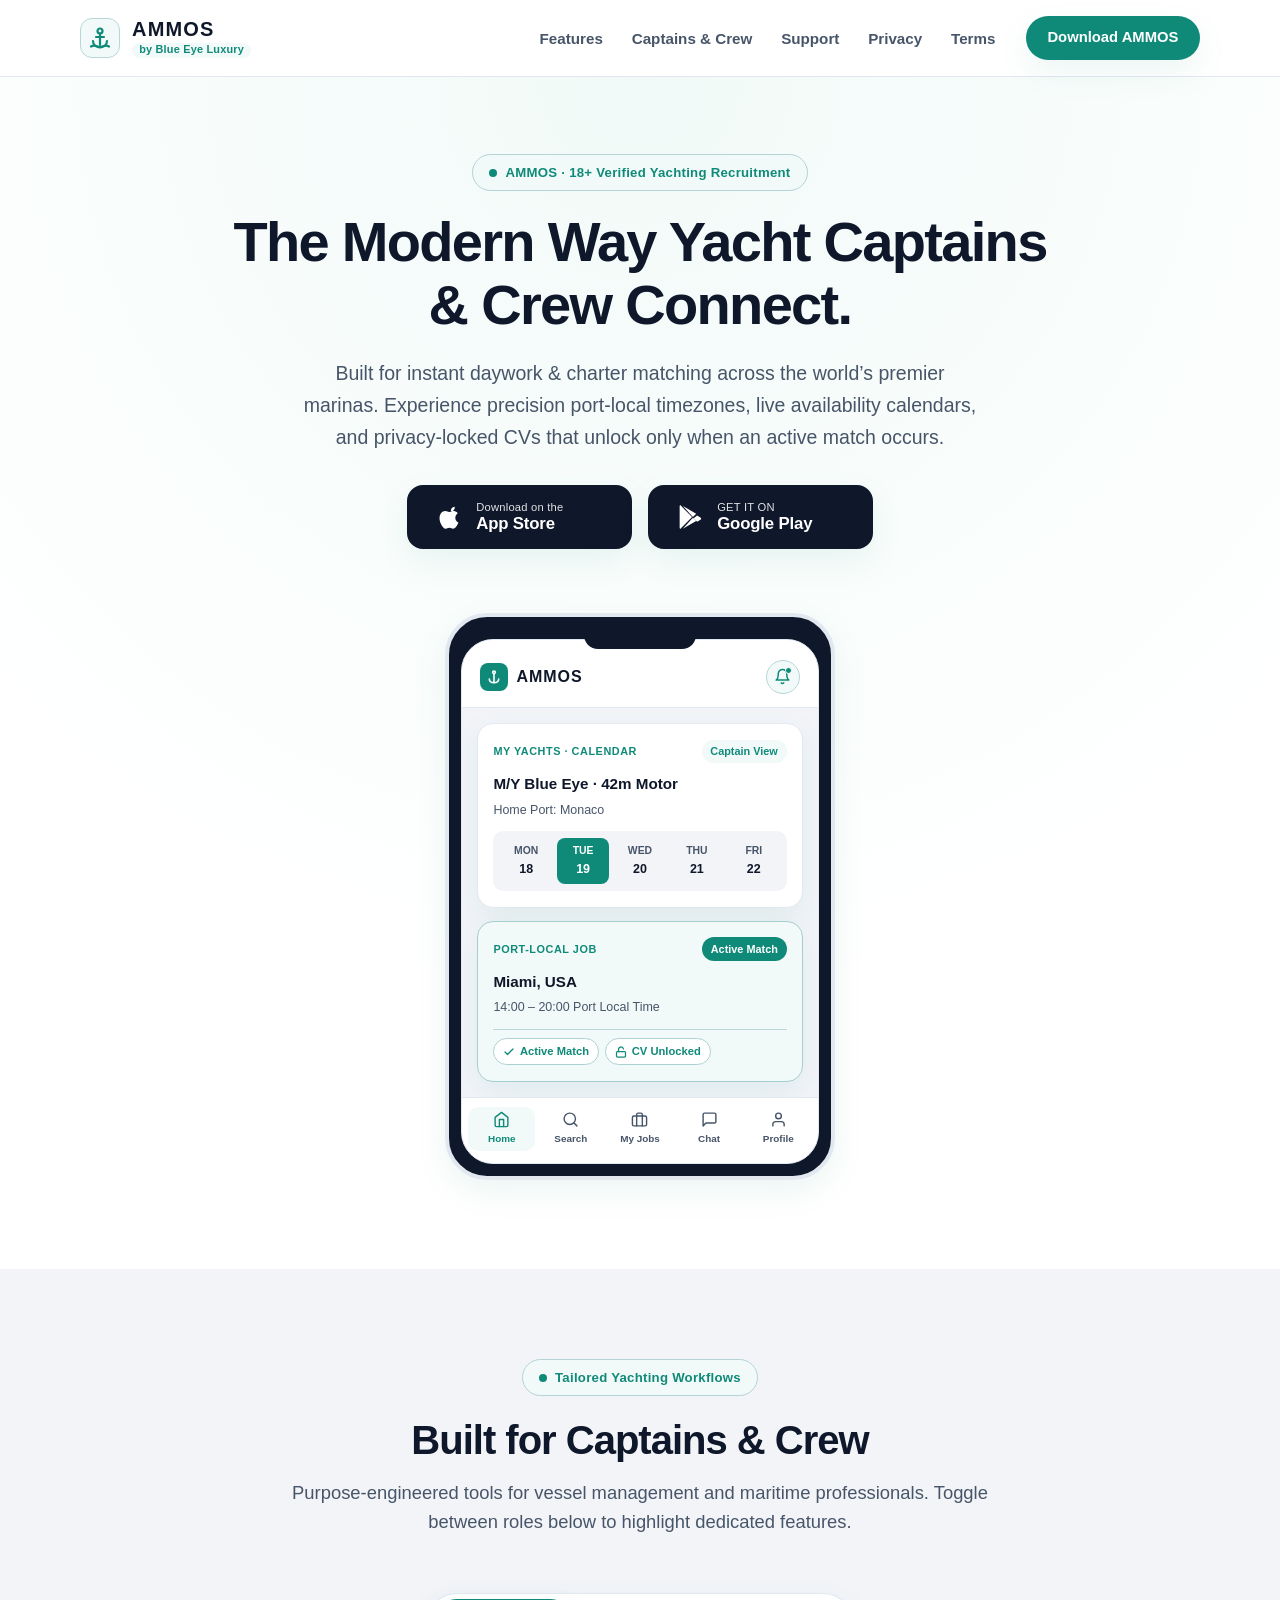
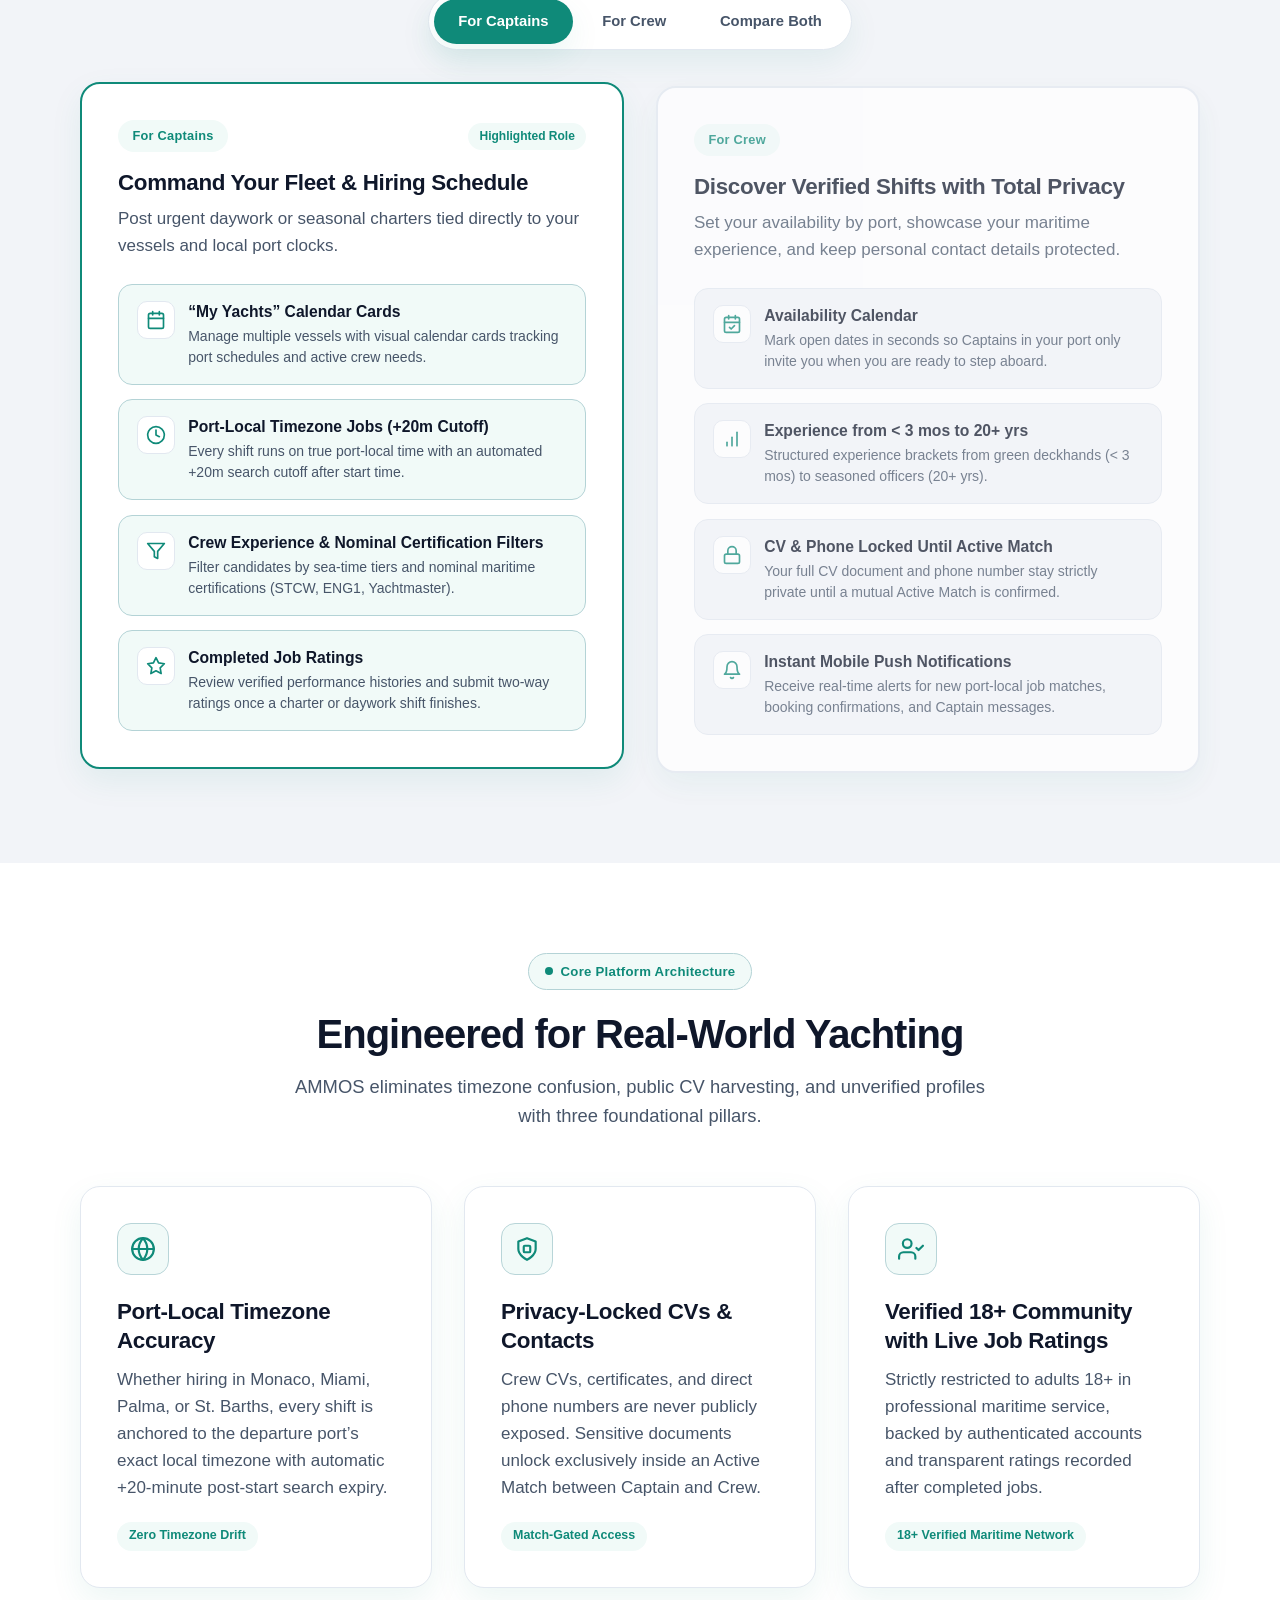
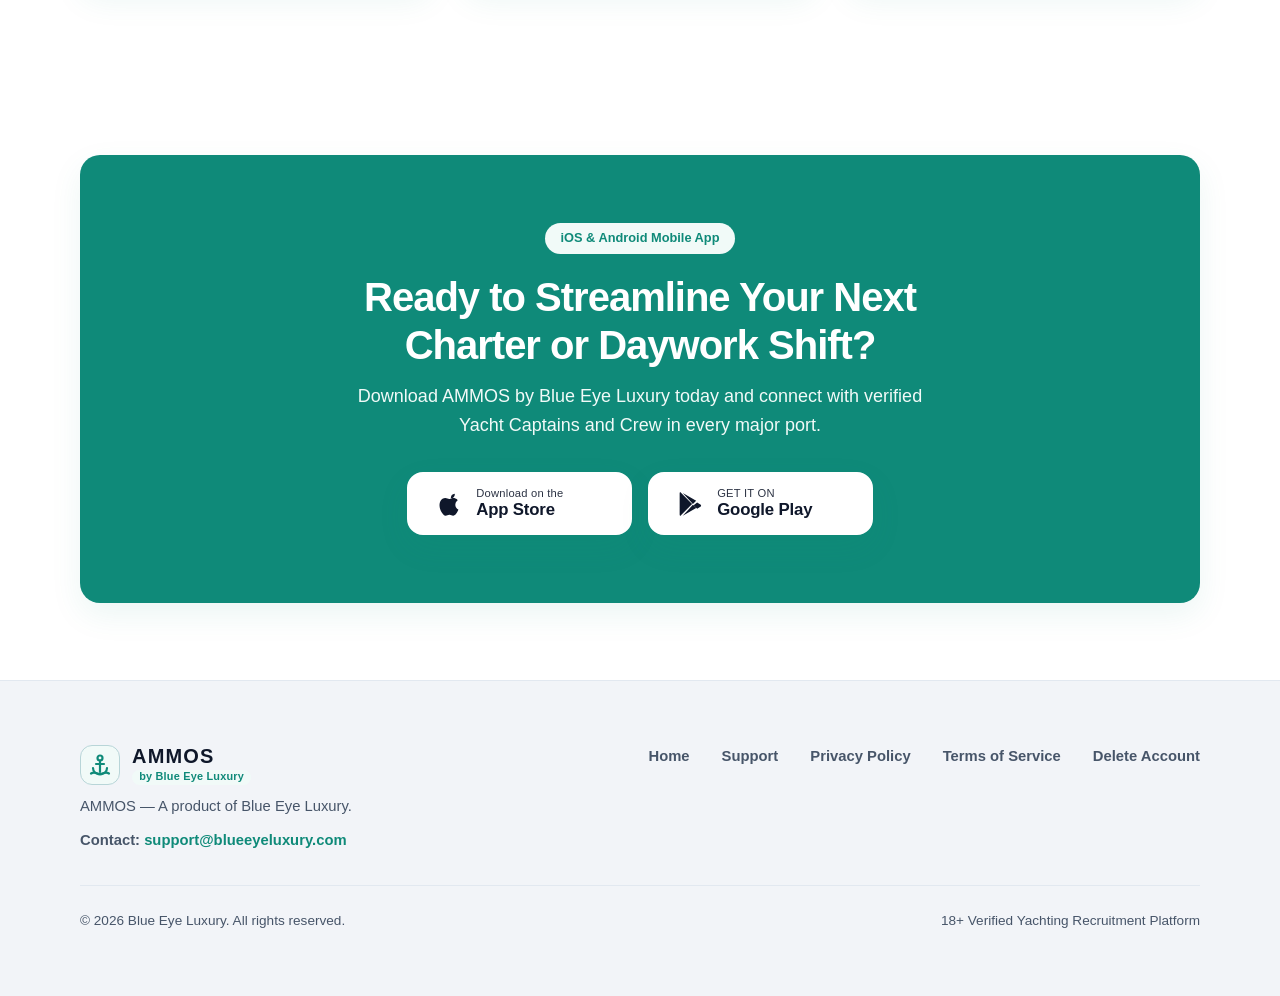
==== index.html @ 637dbd9f "Initial website commit" ====
<!DOCTYPE html>
<html lang="en">
<head>
  <meta charset="UTF-8" />
  <meta name="viewport" content="width=device-width, initial-scale=1.0" />
  <title>AMMOS by Blue Eye Luxury — The Modern Way Yacht Captains &amp; Crew Connect</title>
  <meta
    name="description"
    content="AMMOS by Blue Eye Luxury is the 18+ verified yachting recruitment mobile app for Yacht Captains and Crew. Instant daywork &amp; charter matching, port-local timezones, availability calendars, and privacy-locked CVs."
  />
  <link rel="stylesheet" href="styles.css" />
</head>
<body>
  <!-- ====================================================================
       Sticky Blurred Header & Navigation
       ==================================================================== -->
  <header class="site-header">
    <div class="container navbar">
      <a href="index.html" class="brand-link" aria-label="AMMOS by Blue Eye Luxury Home">
        <span class="brand-logo-icon" aria-hidden="true">
          <!-- Minimal Anchor / Wave SVG inheriting var(--color-primary) -->
          <svg viewBox="0 0 24 24" fill="none" stroke="currentColor" stroke-width="2.2" stroke-linecap="round" stroke-linejoin="round">
            <circle cx="12" cy="5" r="2.5"></circle>
            <line x1="12" y1="7.5" x2="12" y2="19"></line>
            <line x1="8" y1="11" x2="16" y2="11"></line>
            <path d="M5 15c0 4 3.5 6 7 6s7-2 7-6"></path>
            <path d="M3 20.5c2-1.2 4-1.2 6 0s4 1.2 6 0 4-1.2 6 0"></path>
          </svg>
        </span>
        <span class="brand-text-group">
          <span class="brand-wordmark">AMMOS</span>
          <span class="brand-sub-badge">by Blue Eye Luxury</span>
        </span>
      </a>

      <button
        type="button"
        class="nav-toggle"
        aria-label="Toggle navigation menu"
        aria-expanded="false"
        aria-controls="primary-nav-menu"
      >
        <span class="hamburger-bar"></span>
        <span class="hamburger-bar"></span>
        <span class="hamburger-bar"></span>
      </button>

      <nav id="primary-nav-menu" class="nav-menu" aria-label="Primary Navigation">
        <ul class="nav-links">
          <li><a href="#features" class="nav-link">Features</a></li>
          <li><a href="#roles" class="nav-link">Captains &amp; Crew</a></li>
          <li><a href="support.html" class="nav-link">Support</a></li>
          <li><a href="privacy.html" class="nav-link">Privacy</a></li>
          <li><a href="terms.html" class="nav-link">Terms</a></li>
        </ul>
        <a href="#download" class="nav-cta">Download AMMOS</a>
      </nav>
    </div>
  </header>

  <main>
    <!-- ==================================================================
         Centered Minimal Hero Section
         ================================================================== -->
    <section class="hero-section">
      <div class="container">
        <div class="hero-content">
          <div class="eyebrow-badge">
            <span class="eyebrow-dot" aria-hidden="true"></span>
            <span>AMMOS &middot; 18+ Verified Yachting Recruitment</span>
          </div>

          <h1 class="hero-title">
            The Modern Way Yacht Captains &amp; Crew Connect.
          </h1>

          <p class="hero-subtitle">
            Built for instant daywork &amp; charter matching across the world’s premier marinas. Experience precision port-local timezones, live availability calendars, and privacy-locked CVs that unlock only when an active match occurs.
          </p>

          <!-- Centered Official Store Buttons -->
          <div class="store-buttons" aria-label="Download AMMOS Mobile App">
            <a href="#download" class="store-btn" aria-label="Download on the App Store">
              <svg class="store-btn-icon" viewBox="0 0 24 24" fill="currentColor" aria-hidden="true">
                <path d="M18.71 19.5c-.83 1.24-1.71 2.45-3.05 2.47-1.34.03-1.77-.79-3.29-.79-1.53 0-2 .77-3.27.82-1.31.05-2.3-1.32-3.14-2.53C4.25 17 2.94 12.45 4.7 9.39c.87-1.52 2.43-2.48 4.12-2.51 1.28-.02 2.5.87 3.29.87.78 0 2.26-1.07 3.81-.91.65.03 2.47.26 3.64 1.98-.09.06-2.17 1.28-2.15 3.81.03 3.02 2.65 4.03 2.68 4.04-.03.07-.42 1.44-1.38 2.83M15.96 6.32c.67-.81 1.12-1.94 1-3.07-.96.04-2.13.64-2.82 1.45-.61.7-.115 1.85-1.01 2.96 1.08.08 2.16-.53 2.83-1.34z" />
              </svg>
              <span class="store-btn-text">
                <span class="store-btn-small">Download on the</span>
                <span class="store-btn-large">App Store</span>
              </span>
            </a>

            <a href="#download" class="store-btn" aria-label="Get it on Google Play">
              <svg class="store-btn-icon" viewBox="0 0 24 24" fill="currentColor" aria-hidden="true">
                <path d="M3.61 1.814L13.793 12 3.61 22.186a1.55 1.55 0 0 1-.485-1.148V2.962c0-.447.185-.86.485-1.148zm10.89 10.89l2.792 2.792-11.49 6.634 8.698-9.426zm3.62-1.922l2.805 1.619c.79.456.79 1.6 0 2.056l-2.805 1.619-3.02-3.02 3.02-2.274zM5.802 2.48l11.49 6.634-2.792 2.792L5.802 2.48z" />
              </svg>
              <span class="store-btn-text">
                <span class="store-btn-small">GET IT ON</span>
                <span class="store-btn-large">Google Play</span>
              </span>
            </a>
          </div>
        </div>

        <!-- Pure-CSS Smartphone Mockup Showcase (Below the Store Buttons) -->
        <div class="hero-mockup-wrapper" aria-label="AMMOS Mobile App Interface Preview">
          <div class="phone-frame">
            <div class="phone-notch" aria-hidden="true"></div>
            <div class="phone-screen">
              <!-- App Header with "AMMOS" title and Notification Bell icon -->
              <div class="app-topbar">
                <div class="app-topbar-brand">
                  <span class="app-topbar-logo" aria-hidden="true">
                    <svg viewBox="0 0 24 24" fill="none" stroke="currentColor" stroke-width="2.4" stroke-linecap="round" stroke-linejoin="round">
                      <circle cx="12" cy="5" r="2"></circle>
                      <line x1="12" y1="7" x2="12" y2="19"></line>
                      <path d="M5 15c0 3.5 3.2 5.5 7 5.5s7-2 7-5.5"></path>
                    </svg>
                  </span>
                  <span class="app-topbar-title">AMMOS</span>
                </div>
                <div class="app-bell-btn" title="Notifications">
                  <svg viewBox="0 0 24 24" fill="none" stroke="currentColor" stroke-width="2.1" stroke-linecap="round" stroke-linejoin="round" aria-hidden="true">
                    <path d="M18 8A6 6 0 0 0 6 8c0 7-3 9-3 9h18s-3-2-3-9"></path>
                    <path d="M13.73 21a2 2 0 0 1-3.46 0"></path>
                  </svg>
                  <span class="app-bell-dot" aria-hidden="true"></span>
                </div>
              </div>

              <!-- App Screen Body -->
              <div class="app-body">
                <!-- Card 1: Captain's "My Yachts" Calendar-style Card -->
                <div class="app-card">
                  <div class="app-card-header">
                    <span class="app-card-label">My Yachts &middot; Calendar</span>
                    <span class="app-pill">Captain View</span>
                  </div>
                  <div class="app-card-title">M/Y Blue Eye &middot; 42m Motor</div>
                  <div class="app-card-meta">Home Port: Monaco</div>
                  <div class="app-calendar-strip" aria-label="Yacht Schedule Calendar">
                    <div class="app-cal-day">
                      <span>MON</span>
                      <strong>18</strong>
                    </div>
                    <div class="app-cal-day active">
                      <span>TUE</span>
                      <strong>19</strong>
                    </div>
                    <div class="app-cal-day">
                      <span>WED</span>
                      <strong>20</strong>
                    </div>
                    <div class="app-cal-day">
                      <span>THU</span>
                      <strong>21</strong>
                    </div>
                    <div class="app-cal-day">
                      <span>FRI</span>
                      <strong>22</strong>
                    </div>
                  </div>
                </div>

                <!-- Card 2: Port-Local Job Card -->
                <div class="app-card app-card-mint">
                  <div class="app-card-header">
                    <span class="app-card-label">Port-Local Job</span>
                    <span class="app-pill app-pill-solid">Active Match</span>
                  </div>
                  <div class="app-card-title">Miami, USA</div>
                  <div class="app-card-meta">14:00 &ndash; 20:00 Port Local Time</div>
                  <div class="app-job-row">
                    <span class="app-status-tag">
                      <svg width="12" height="12" viewBox="0 0 24 24" fill="none" stroke="currentColor" stroke-width="2.5" stroke-linecap="round" stroke-linejoin="round" aria-hidden="true">
                        <polyline points="20 6 9 17 4 12"></polyline>
                      </svg>
                      Active Match
                    </span>
                    <span class="app-status-tag">
                      <svg width="12" height="12" viewBox="0 0 24 24" fill="none" stroke="currentColor" stroke-width="2.5" stroke-linecap="round" stroke-linejoin="round" aria-hidden="true">
                        <rect x="3" y="11" width="18" height="11" rx="2" ry="2"></rect>
                        <path d="M7 11V7a5 5 0 0 1 9.9-1"></path>
                      </svg>
                      CV Unlocked
                    </span>
                  </div>
                </div>
              </div>

              <!-- Persistent 5-Tab Bottom Bar -->
              <div class="app-tabbar" role="navigation" aria-label="App Mockup Bottom Navigation">
                <div class="app-tab-item active">
                  <svg viewBox="0 0 24 24" fill="none" stroke="currentColor" stroke-width="2" stroke-linecap="round" stroke-linejoin="round" aria-hidden="true">
                    <path d="M3 9l9-7 9 7v11a2 2 0 0 1-2 2H5a2 2 0 0 1-2-2z"></path>
                    <polyline points="9 22 9 12 15 12 15 22"></polyline>
                  </svg>
                  <span>Home</span>
                </div>
                <div class="app-tab-item">
                  <svg viewBox="0 0 24 24" fill="none" stroke="currentColor" stroke-width="2" stroke-linecap="round" stroke-linejoin="round" aria-hidden="true">
                    <circle cx="11" cy="11" r="8"></circle>
                    <line x1="21" y1="21" x2="16.65" y2="16.65"></line>
                  </svg>
                  <span>Search</span>
                </div>
                <div class="app-tab-item">
                  <svg viewBox="0 0 24 24" fill="none" stroke="currentColor" stroke-width="2" stroke-linecap="round" stroke-linejoin="round" aria-hidden="true">
                    <rect x="2" y="7" width="20" height="14" rx="2" ry="2"></rect>
                    <path d="M16 21V5a2 2 0 0 0-2-2h-4a2 2 0 0 0-2 2v16"></path>
                  </svg>
                  <span>My Jobs</span>
                </div>
                <div class="app-tab-item">
                  <svg viewBox="0 0 24 24" fill="none" stroke="currentColor" stroke-width="2" stroke-linecap="round" stroke-linejoin="round" aria-hidden="true">
                    <path d="M21 15a2 2 0 0 1-2 2H7l-4 4V5a2 2 0 0 1 2-2h14a2 2 0 0 1 2 2z"></path>
                  </svg>
                  <span>Chat</span>
                </div>
                <div class="app-tab-item">
                  <svg viewBox="0 0 24 24" fill="none" stroke="currentColor" stroke-width="2" stroke-linecap="round" stroke-linejoin="round" aria-hidden="true">
                    <path d="M20 21v-2a4 4 0 0 0-4-4H8a4 4 0 0 0-4 4v2"></path>
                    <circle cx="12" cy="7" r="4"></circle>
                  </svg>
                  <span>Profile</span>
                </div>
              </div>
            </div>
          </div>
        </div>
      </div>
    </section>

    <!-- ==================================================================
         "Built for Captains & Crew" Section (#roles)
         ================================================================== -->
    <section id="roles" class="section section-gray">
      <div class="container">
        <div class="section-header">
          <div class="eyebrow-badge">
            <span class="eyebrow-dot" aria-hidden="true"></span>
            <span>Tailored Yachting Workflows</span>
          </div>
          <h2>Built for Captains &amp; Crew</h2>
          <p>
            Purpose-engineered tools for vessel management and maritime professionals. Toggle between roles below to highlight dedicated features.
          </p>
        </div>

        <!-- Interactive Role Tab Switcher -->
        <div class="roles-tabs-wrapper">
          <div class="roles-tablist" role="tablist" aria-label="Highlight Captains or Crew features">
            <button
              type="button"
              class="role-tab-btn active"
              role="tab"
              aria-selected="true"
              data-role-tab="captains"
            >
              For Captains
            </button>
            <button
              type="button"
              class="role-tab-btn"
              role="tab"
              aria-selected="false"
              data-role-tab="crew"
            >
              For Crew
            </button>
            <button
              type="button"
              class="role-tab-btn"
              role="tab"
              aria-selected="false"
              data-role-tab="all"
            >
              Compare Both
            </button>
          </div>
        </div>

        <!-- Dual Role Cards Grid -->
        <div class="roles-dual-grid">
          <!-- Captains Column Card -->
          <article class="role-column-card is-highlighted" data-role-panel="captains">
            <div class="role-card-top">
              <span class="role-badge">For Captains</span>
              <span class="role-focus-indicator">Highlighted Role</span>
            </div>
            <h3 class="role-column-title">Command Your Fleet &amp; Hiring Schedule</h3>
            <p class="role-column-desc">
              Post urgent daywork or seasonal charters tied directly to your vessels and local port clocks.
            </p>

            <div class="role-feature-list">
              <div class="role-feature-item">
                <div class="role-feature-icon" aria-hidden="true">
                  <svg viewBox="0 0 24 24" fill="none" stroke="currentColor" stroke-width="2" stroke-linecap="round" stroke-linejoin="round">
                    <rect x="3" y="4" width="18" height="18" rx="2" ry="2"></rect>
                    <line x1="16" y1="2" x2="16" y2="6"></line>
                    <line x1="8" y1="2" x2="8" y2="6"></line>
                    <line x1="3" y1="10" x2="21" y2="10"></line>
                  </svg>
                </div>
                <div class="role-feature-text">
                  <h4>&ldquo;My Yachts&rdquo; Calendar Cards</h4>
                  <p>Manage multiple vessels with visual calendar cards tracking port schedules and active crew needs.</p>
                </div>
              </div>

              <div class="role-feature-item">
                <div class="role-feature-icon" aria-hidden="true">
                  <svg viewBox="0 0 24 24" fill="none" stroke="currentColor" stroke-width="2" stroke-linecap="round" stroke-linejoin="round">
                    <circle cx="12" cy="12" r="10"></circle>
                    <polyline points="12 6 12 12 16 14"></polyline>
                  </svg>
                </div>
                <div class="role-feature-text">
                  <h4>Port-Local Timezone Jobs (+20m Cutoff)</h4>
                  <p>Every shift runs on true port-local time with an automated +20m search cutoff after start time.</p>
                </div>
              </div>

              <div class="role-feature-item">
                <div class="role-feature-icon" aria-hidden="true">
                  <svg viewBox="0 0 24 24" fill="none" stroke="currentColor" stroke-width="2" stroke-linecap="round" stroke-linejoin="round">
                    <polygon points="22 3 2 3 10 12.46 10 19 14 21 14 12.46 22 3"></polygon>
                  </svg>
                </div>
                <div class="role-feature-text">
                  <h4>Crew Experience &amp; Nominal Certification Filters</h4>
                  <p>Filter candidates by sea-time tiers and nominal maritime certifications (STCW, ENG1, Yachtmaster).</p>
                </div>
              </div>

              <div class="role-feature-item">
                <div class="role-feature-icon" aria-hidden="true">
                  <svg viewBox="0 0 24 24" fill="none" stroke="currentColor" stroke-width="2" stroke-linecap="round" stroke-linejoin="round">
                    <polygon points="12 2 15.09 8.26 22 9.27 17 14.14 18.18 21.02 12 17.77 5.82 21.02 7 14.14 2 9.27 8.91 8.26 12 2"></polygon>
                  </svg>
                </div>
                <div class="role-feature-text">
                  <h4>Completed Job Ratings</h4>
                  <p>Review verified performance histories and submit two-way ratings once a charter or daywork shift finishes.</p>
                </div>
              </div>
            </div>
          </article>

          <!-- Crew Column Card -->
          <article class="role-column-card is-dimmed" data-role-panel="crew">
            <div class="role-card-top">
              <span class="role-badge">For Crew</span>
              <span class="role-focus-indicator">Highlighted Role</span>
            </div>
            <h3 class="role-column-title">Discover Verified Shifts with Total Privacy</h3>
            <p class="role-column-desc">
              Set your availability by port, showcase your maritime experience, and keep personal contact details protected.
            </p>

            <div class="role-feature-list">
              <div class="role-feature-item">
                <div class="role-feature-icon" aria-hidden="true">
                  <svg viewBox="0 0 24 24" fill="none" stroke="currentColor" stroke-width="2" stroke-linecap="round" stroke-linejoin="round">
                    <path d="M8 2v4"></path>
                    <path d="M16 2v4"></path>
                    <rect width="18" height="18" x="3" y="4" rx="2"></rect>
                    <path d="M3 10h18"></path>
                    <path d="m9 16 2 2 4-4"></path>
                  </svg>
                </div>
                <div class="role-feature-text">
                  <h4>Availability Calendar</h4>
                  <p>Mark open dates in seconds so Captains in your port only invite you when you are ready to step aboard.</p>
                </div>
              </div>

              <div class="role-feature-item">
                <div class="role-feature-icon" aria-hidden="true">
                  <svg viewBox="0 0 24 24" fill="none" stroke="currentColor" stroke-width="2" stroke-linecap="round" stroke-linejoin="round">
                    <path d="M12 20V10"></path>
                    <path d="M18 20V4"></path>
                    <path d="M6 20v-4"></path>
                  </svg>
                </div>
                <div class="role-feature-text">
                  <h4>Experience from &lt; 3 mos to 20+ yrs</h4>
                  <p>Structured experience brackets from green deckhands (&lt; 3 mos) to seasoned officers (20+ yrs).</p>
                </div>
              </div>

              <div class="role-feature-item">
                <div class="role-feature-icon" aria-hidden="true">
                  <svg viewBox="0 0 24 24" fill="none" stroke="currentColor" stroke-width="2" stroke-linecap="round" stroke-linejoin="round">
                    <rect x="3" y="11" width="18" height="11" rx="2" ry="2"></rect>
                    <path d="M7 11V7a5 5 0 0 1 10 0v4"></path>
                  </svg>
                </div>
                <div class="role-feature-text">
                  <h4>CV &amp; Phone Locked Until Active Match</h4>
                  <p>Your full CV document and phone number stay strictly private until a mutual Active Match is confirmed.</p>
                </div>
              </div>

              <div class="role-feature-item">
                <div class="role-feature-icon" aria-hidden="true">
                  <svg viewBox="0 0 24 24" fill="none" stroke="currentColor" stroke-width="2" stroke-linecap="round" stroke-linejoin="round">
                    <path d="M18 8A6 6 0 0 0 6 8c0 7-3 9-3 9h18s-3-2-3-9"></path>
                    <path d="M13.73 21a2 2 0 0 1-3.46 0"></path>
                  </svg>
                </div>
                <div class="role-feature-text">
                  <h4>Instant Mobile Push Notifications</h4>
                  <p>Receive real-time alerts for new port-local job matches, booking confirmations, and Captain messages.</p>
                </div>
              </div>
            </div>
          </article>
        </div>
      </div>
    </section>

    <!-- ==================================================================
         Key Highlights Section (#features)
         ================================================================== -->
    <section id="features" class="section">
      <div class="container">
        <div class="section-header">
          <div class="eyebrow-badge">
            <span class="eyebrow-dot" aria-hidden="true"></span>
            <span>Core Platform Architecture</span>
          </div>
          <h2>Engineered for Real-World Yachting</h2>
          <p>
            AMMOS eliminates timezone confusion, public CV harvesting, and unverified profiles with three foundational pillars.
          </p>
        </div>

        <div class="features-grid">
          <!-- Feature 1 -->
          <article class="feature-card">
            <div class="feature-icon-box" aria-hidden="true">
              <svg viewBox="0 0 24 24" fill="none" stroke="currentColor" stroke-width="2" stroke-linecap="round" stroke-linejoin="round">
                <circle cx="12" cy="12" r="10"></circle>
                <line x1="2" y1="12" x2="22" y2="12"></line>
                <path d="M12 2a15.3 15.3 0 0 1 4 10 15.3 15.3 0 0 1-4 10 15.3 15.3 0 0 1-4-10 15.3 15.3 0 0 1 4-10z"></path>
              </svg>
            </div>
            <h3>Port-Local Timezone Accuracy</h3>
            <p>
              Whether hiring in Monaco, Miami, Palma, or St. Barths, every shift is anchored to the departure port’s exact local timezone with automatic +20-minute post-start search expiry.
            </p>
            <span class="feature-tag">Zero Timezone Drift</span>
          </article>

          <!-- Feature 2 -->
          <article class="feature-card">
            <div class="feature-icon-box" aria-hidden="true">
              <svg viewBox="0 0 24 24" fill="none" stroke="currentColor" stroke-width="2" stroke-linecap="round" stroke-linejoin="round">
                <path d="M12 22s8-4 8-10V5l-8-3-8 3v7c0 6 8 10 8 10z"></path>
                <rect x="9" y="9" width="6" height="6" rx="1"></rect>
              </svg>
            </div>
            <h3>Privacy-Locked CVs &amp; Contacts</h3>
            <p>
              Crew CVs, certificates, and direct phone numbers are never publicly exposed. Sensitive documents unlock exclusively inside an Active Match between Captain and Crew.
            </p>
            <span class="feature-tag">Match-Gated Access</span>
          </article>

          <!-- Feature 3 -->
          <article class="feature-card">
            <div class="feature-icon-box" aria-hidden="true">
              <svg viewBox="0 0 24 24" fill="none" stroke="currentColor" stroke-width="2" stroke-linecap="round" stroke-linejoin="round">
                <path d="M16 21v-2a4 4 0 0 0-4-4H5a4 4 0 0 0-4 4v2"></path>
                <circle cx="8.5" cy="7" r="4"></circle>
                <polyline points="17 11 19 13 23 9"></polyline>
              </svg>
            </div>
            <h3>Verified 18+ Community with Live Job Ratings</h3>
            <p>
              Strictly restricted to adults 18+ in professional maritime service, backed by authenticated accounts and transparent ratings recorded after completed jobs.
            </p>
            <span class="feature-tag">18+ Verified Maritime Network</span>
          </article>
        </div>
      </div>
    </section>

    <!-- ==================================================================
         Bottom Download CTA Banner (#download)
         ================================================================== -->
    <section id="download" class="cta-banner-section">
      <div class="container">
        <div class="cta-banner-card">
          <div class="cta-banner-badge">iOS &amp; Android Mobile App</div>
          <h2>Ready to Streamline Your Next Charter or Daywork Shift?</h2>
          <p>
            Download AMMOS by Blue Eye Luxury today and connect with verified Yacht Captains and Crew in every major port.
          </p>

          <div class="store-buttons" aria-label="Download AMMOS on App Store and Google Play">
            <a href="#download" class="store-btn store-btn-light" aria-label="Download on the App Store">
              <svg class="store-btn-icon" viewBox="0 0 24 24" fill="currentColor" aria-hidden="true">
                <path d="M18.71 19.5c-.83 1.24-1.71 2.45-3.05 2.47-1.34.03-1.77-.79-3.29-.79-1.53 0-2 .77-3.27.82-1.31.05-2.3-1.32-3.14-2.53C4.25 17 2.94 12.45 4.7 9.39c.87-1.52 2.43-2.48 4.12-2.51 1.28-.02 2.5.87 3.29.87.78 0 2.26-1.07 3.81-.91.65.03 2.47.26 3.64 1.98-.09.06-2.17 1.28-2.15 3.81.03 3.02 2.65 4.03 2.68 4.04-.03.07-.42 1.44-1.38 2.83M15.96 6.32c.67-.81 1.12-1.94 1-3.07-.96.04-2.13.64-2.82 1.45-.61.7-.115 1.85-1.01 2.96 1.08.08 2.16-.53 2.83-1.34z" />
              </svg>
              <span class="store-btn-text">
                <span class="store-btn-small">Download on the</span>
                <span class="store-btn-large">App Store</span>
              </span>
            </a>

            <a href="#download" class="store-btn store-btn-light" aria-label="Get it on Google Play">
              <svg class="store-btn-icon" viewBox="0 0 24 24" fill="currentColor" aria-hidden="true">
                <path d="M3.61 1.814L13.793 12 3.61 22.186a1.55 1.55 0 0 1-.485-1.148V2.962c0-.447.185-.86.485-1.148zm10.89 10.89l2.792 2.792-11.49 6.634 8.698-9.426zm3.62-1.922l2.805 1.619c.79.456.79 1.6 0 2.056l-2.805 1.619-3.02-3.02 3.02-2.274zM5.802 2.48l11.49 6.634-2.792 2.792L5.802 2.48z" />
              </svg>
              <span class="store-btn-text">
                <span class="store-btn-small">GET IT ON</span>
                <span class="store-btn-large">Google Play</span>
              </span>
            </a>
          </div>
        </div>
      </div>
    </section>
  </main>

  <!-- ====================================================================
       Minimal Footer
       ==================================================================== -->
  <footer class="site-footer">
    <div class="container">
      <div class="footer-grid">
        <div class="footer-brand-col">
          <a href="index.html" class="brand-link">
            <span class="brand-logo-icon" aria-hidden="true">
              <svg viewBox="0 0 24 24" fill="none" stroke="currentColor" stroke-width="2.2" stroke-linecap="round" stroke-linejoin="round">
                <circle cx="12" cy="5" r="2.5"></circle>
                <line x1="12" y1="7.5" x2="12" y2="19"></line>
                <line x1="8" y1="11" x2="16" y2="11"></line>
                <path d="M5 15c0 4 3.5 6 7 6s7-2 7-6"></path>
                <path d="M3 20.5c2-1.2 4-1.2 6 0s4 1.2 6 0 4-1.2 6 0"></path>
              </svg>
            </span>
            <span class="brand-text-group">
              <span class="brand-wordmark">AMMOS</span>
              <span class="brand-sub-badge">by Blue Eye Luxury</span>
            </span>
          </a>
          <p class="footer-tagline">AMMOS &mdash; A product of Blue Eye Luxury.</p>
          <p class="footer-contact">
            Contact: <a href="mailto:support@blueeyeluxury.com">support@blueeyeluxury.com</a>
          </p>
        </div>

        <nav class="footer-links-nav" aria-label="Footer Legal and Support Links">
          <a href="index.html" class="footer-link">Home</a>
          <a href="support.html" class="footer-link">Support</a>
          <a href="privacy.html" class="footer-link">Privacy Policy</a>
          <a href="terms.html" class="footer-link">Terms of Service</a>
          <a href="delete-account.html" class="footer-link">Delete Account</a>
        </nav>
      </div>

      <div class="footer-bottom">
        <span>&copy; 2026 Blue Eye Luxury. All rights reserved.</span>
        <span>18+ Verified Yachting Recruitment Platform</span>
      </div>
    </div>
  </footer>

  <script src="script.js"></script>
</body>
</html>
---- styles.css ----
/* ==========================================================================
   AMMOS by Blue Eye Luxury — Global Design System & Stylesheet
   Step W1: One-Click Color System (:root), Responsive Layout & Components
   ========================================================================== */

:root {
  --color-primary: #0F8A79;
  --color-primary-hover: #0C6F61;
  --color-surface-mint: #F1FAF8;
  --color-bg-gray: #F2F4F8;
  --color-white: #FFFFFF;
  --color-text-main: #0F172A;
  --color-text-muted: #475569;
  --color-border: #E2E8F0;
  --shadow-soft: 0 12px 32px rgba(15, 138, 121, 0.08);
  --radius-card: 20px;
  --radius-pill: 9999px;
}

/* ==========================================================================
   1. CSS Reset & Base Typography
   ========================================================================== */
*,
*::before,
*::after {
  box-sizing: border-box;
  margin: 0;
  padding: 0;
}

html {
  scroll-behavior: smooth;
  overflow-x: hidden;
  -webkit-text-size-adjust: 100%;
}

body {
  font-family: -apple-system, BlinkMacSystemFont, "Segoe UI", Roboto, "Helvetica Neue", Arial, sans-serif;
  background-color: var(--color-white);
  color: var(--color-text-main);
  line-height: 1.6;
  overflow-x: hidden;
  min-height: 100vh;
  display: flex;
  flex-direction: column;
  -webkit-font-smoothing: antialiased;
}

main {
  flex: 1;
}

img,
svg {
  display: block;
  max-width: 100%;
}

a {
  color: var(--color-primary);
  text-decoration: none;
  transition: color 0.2s ease, background-color 0.2s ease, border-color 0.2s ease, transform 0.2s ease, box-shadow 0.2s ease;
}

a:hover {
  color: var(--color-primary-hover);
}

ul,
ol {
  list-style: none;
}

button,
input,
select,
textarea {
  font: inherit;
  color: inherit;
}

button {
  cursor: pointer;
  border: none;
  background: none;
}

/* Fluid Typography using clamp() */
h1,
.h1 {
  font-size: clamp(2rem, 4.5vw + 0.75rem, 3.5rem);
  line-height: 1.12;
  font-weight: 800;
  letter-spacing: -0.03em;
  color: var(--color-text-main);
}

h2,
.h2 {
  font-size: clamp(1.65rem, 3vw + 0.5rem, 2.5rem);
  line-height: 1.2;
  font-weight: 800;
  letter-spacing: -0.025em;
  color: var(--color-text-main);
}

h3,
.h3 {
  font-size: clamp(1.15rem, 1.5vw + 0.5rem, 1.4rem);
  line-height: 1.3;
  font-weight: 700;
  letter-spacing: -0.015em;
  color: var(--color-text-main);
}

h4,
.h4 {
  font-size: clamp(1rem, 1vw + 0.4rem, 1.15rem);
  line-height: 1.4;
  font-weight: 700;
  color: var(--color-text-main);
}

p {
  color: var(--color-text-muted);
  font-size: clamp(0.95rem, 0.4vw + 0.85rem, 1.0625rem);
}

/* ==========================================================================
   2. Layout Containers & Section Utilities
   ========================================================================== */
.container {
  width: 100%;
  max-width: 1200px;
  margin-inline: auto;
  padding-inline: clamp(1rem, 4vw, 2.5rem);
}

.container-narrow {
  width: 100%;
  max-width: 860px;
  margin-inline: auto;
  padding-inline: clamp(1rem, 4vw, 2rem);
}

.section {
  padding-block: clamp(3.5rem, 7vw, 6rem);
}

.section-gray {
  background-color: var(--color-bg-gray);
}

.section-mint {
  background-color: var(--color-surface-mint);
}

.section-header {
  text-align: center;
  max-width: 720px;
  margin-inline: auto;
  margin-bottom: clamp(2.25rem, 5vw, 3.5rem);
}

.section-header p {
  margin-top: 0.85rem;
  font-size: clamp(1rem, 0.6vw + 0.85rem, 1.15rem);
}

.eyebrow-badge {
  display: inline-flex;
  align-items: center;
  gap: 0.5rem;
  padding: 0.45rem 1rem;
  background-color: var(--color-surface-mint);
  color: var(--color-primary);
  border: 1px solid color-mix(in srgb, var(--color-primary) 22%, var(--color-border));
  border-radius: var(--radius-pill);
  font-size: 0.825rem;
  font-weight: 700;
  letter-spacing: 0.02em;
  margin-bottom: 1.25rem;
}

.eyebrow-dot {
  width: 8px;
  height: 8px;
  border-radius: var(--radius-pill);
  background-color: var(--color-primary);
  flex-shrink: 0;
}

/* ==========================================================================
   3. Sticky Blurred Navbar & Mobile Hamburger Drawer
   ========================================================================== */
.site-header {
  position: sticky;
  top: 0;
  z-index: 1000;
  width: 100%;
  background-color: color-mix(in srgb, var(--color-white) 88%, transparent);
  backdrop-filter: blur(14px);
  -webkit-backdrop-filter: blur(14px);
  border-bottom: 1px solid var(--color-border);
}

.navbar {
  display: flex;
  align-items: center;
  justify-content: space-between;
  min-height: 76px;
  gap: 1rem;
}

.brand-link {
  display: inline-flex;
  align-items: center;
  gap: 0.75rem;
  color: var(--color-text-main);
  text-decoration: none;
  flex-shrink: 0;
}

.brand-link:hover {
  color: var(--color-text-main);
}

.brand-logo-icon {
  width: 40px;
  height: 40px;
  border-radius: 12px;
  background-color: var(--color-surface-mint);
  border: 1px solid color-mix(in srgb, var(--color-primary) 20%, var(--color-border));
  display: flex;
  align-items: center;
  justify-content: center;
  color: var(--color-primary);
  flex-shrink: 0;
}

.brand-logo-icon svg {
  width: 24px;
  height: 24px;
}

.brand-text-group {
  display: flex;
  flex-direction: column;
  line-height: 1.1;
}

.brand-wordmark {
  font-size: 1.25rem;
  font-weight: 900;
  letter-spacing: 0.06em;
  color: var(--color-text-main);
}

.brand-sub-badge {
  display: inline-block;
  margin-top: 0.15rem;
  font-size: 0.68rem;
  font-weight: 600;
  color: var(--color-primary);
  background-color: var(--color-surface-mint);
  padding: 0.1rem 0.45rem;
  border-radius: var(--radius-pill);
  letter-spacing: 0.02em;
}

.nav-menu {
  display: flex;
  align-items: center;
  gap: 1.75rem;
}

.nav-links {
  display: flex;
  align-items: center;
  gap: 1.5rem;
}

.nav-link {
  font-size: 0.95rem;
  font-weight: 600;
  color: var(--color-text-muted);
  padding: 0.35rem 0.15rem;
  position: relative;
}

.nav-link:hover,
.nav-link.active {
  color: var(--color-primary);
}

.nav-cta {
  display: inline-flex;
  align-items: center;
  justify-content: center;
  gap: 0.5rem;
  padding: 0.65rem 1.35rem;
  border-radius: var(--radius-pill);
  background-color: var(--color-primary);
  color: var(--color-white);
  font-size: 0.925rem;
  font-weight: 700;
  box-shadow: var(--shadow-soft);
  white-space: nowrap;
}

.nav-cta:hover {
  background-color: var(--color-primary-hover);
  color: var(--color-white);
  transform: translateY(-1px);
}

/* Hamburger Toggle Button */
.nav-toggle {
  display: none;
  width: 44px;
  height: 44px;
  border-radius: 12px;
  border: 1px solid var(--color-border);
  background-color: var(--color-white);
  color: var(--color-text-main);
  align-items: center;
  justify-content: center;
  flex-direction: column;
  gap: 5px;
  padding: 10px;
  transition: background-color 0.2s ease, border-color 0.2s ease;
}

.nav-toggle:hover {
  background-color: var(--color-surface-mint);
  border-color: var(--color-primary);
}

.hamburger-bar {
  display: block;
  width: 20px;
  height: 2px;
  background-color: var(--color-text-main);
  border-radius: 2px;
  transition: transform 0.25s ease, opacity 0.25s ease;
}

.nav-toggle[aria-expanded="true"] .hamburger-bar:nth-child(1) {
  transform: translateY(7px) rotate(45deg);
}

.nav-toggle[aria-expanded="true"] .hamburger-bar:nth-child(2) {
  opacity: 0;
}

.nav-toggle[aria-expanded="true"] .hamburger-bar:nth-child(3) {
  transform: translateY(-7px) rotate(-45deg);
}

/* ==========================================================================
   4. Buttons & Official Store Buttons
   ========================================================================== */
.btn {
  display: inline-flex;
  align-items: center;
  justify-content: center;
  gap: 0.5rem;
  padding: 0.85rem 1.75rem;
  border-radius: var(--radius-pill);
  font-weight: 700;
  font-size: 0.975rem;
  transition: all 0.2s ease;
  text-align: center;
}

.btn-primary {
  background-color: var(--color-primary);
  color: var(--color-white);
  box-shadow: var(--shadow-soft);
}

.btn-primary:hover {
  background-color: var(--color-primary-hover);
  color: var(--color-white);
  transform: translateY(-1px);
}

.btn-outline {
  background-color: var(--color-white);
  color: var(--color-text-main);
  border: 1px solid var(--color-border);
}

.btn-outline:hover {
  border-color: var(--color-primary);
  color: var(--color-primary);
  background-color: var(--color-surface-mint);
}

.store-buttons {
  display: flex;
  flex-wrap: wrap;
  align-items: center;
  justify-content: center;
  gap: 1rem;
  margin-top: 2rem;
}

.store-btn {
  display: inline-flex;
  align-items: center;
  gap: 0.85rem;
  padding: 0.85rem 1.6rem;
  border-radius: 16px;
  background-color: var(--color-text-main);
  color: var(--color-white);
  border: 2px solid var(--color-text-main);
  box-shadow: var(--shadow-soft);
  min-width: 225px;
  text-align: left;
  transition: transform 0.2s ease, background-color 0.2s ease, border-color 0.2s ease, box-shadow 0.2s ease;
}

.store-btn:hover {
  background-color: var(--color-primary);
  border-color: var(--color-primary);
  color: var(--color-white);
  transform: translateY(-2px);
}

.store-btn-icon {
  width: 28px;
  height: 28px;
  flex-shrink: 0;
  color: currentColor;
}

.store-btn-text {
  display: flex;
  flex-direction: column;
  line-height: 1.15;
}

.store-btn-small {
  font-size: 0.7rem;
  font-weight: 500;
  opacity: 0.88;
  letter-spacing: 0.02em;
}

.store-btn-large {
  font-size: 1.05rem;
  font-weight: 800;
  letter-spacing: -0.01em;
}

/* Inverted Store Buttons for Primary CTA Banner */
.store-btn-light {
  background-color: var(--color-white);
  color: var(--color-text-main);
  border-color: var(--color-white);
}

.store-btn-light:hover {
  background-color: var(--color-surface-mint);
  border-color: var(--color-surface-mint);
  color: var(--color-primary);
}

/* ==========================================================================
   5. Centered Minimal Hero Section & Pure-CSS Smartphone Mockup
   ========================================================================== */
.hero-section {
  padding-top: clamp(3rem, 6vw, 5rem);
  padding-bottom: clamp(4rem, 7vw, 6.5rem);
  background: radial-gradient(circle at 50% 0%, var(--color-surface-mint) 0%, var(--color-white) 68%);
  text-align: center;
}

.hero-content {
  max-width: 820px;
  margin-inline: auto;
}

.hero-title {
  margin-bottom: 1.25rem;
}

.hero-title-highlight {
  color: var(--color-primary);
}

.hero-subtitle {
  max-width: 680px;
  margin-inline: auto;
  font-size: clamp(1.02rem, 0.8vw + 0.85rem, 1.22rem);
  color: var(--color-text-muted);
  line-height: 1.65;
}

/* Pure-CSS Smartphone Mockup Showcase */
.hero-mockup-wrapper {
  margin-top: clamp(2.75rem, 5vw, 4rem);
  display: flex;
  justify-content: center;
  padding-inline: 0.5rem;
}

.phone-frame {
  width: 100%;
  max-width: 390px;
  background-color: var(--color-text-main);
  border-radius: 42px;
  padding: 12px;
  box-shadow: var(--shadow-soft);
  border: 4px solid var(--color-border);
  position: relative;
}

.phone-notch {
  width: 112px;
  height: 20px;
  background-color: var(--color-text-main);
  border-bottom-left-radius: 14px;
  border-bottom-right-radius: 14px;
  margin-inline: auto;
  position: relative;
  z-index: 2;
  margin-bottom: -10px;
}

.phone-screen {
  background-color: var(--color-bg-gray);
  border-radius: 32px;
  overflow: hidden;
  display: flex;
  flex-direction: column;
  text-align: left;
  border: 1px solid var(--color-border);
}

/* App Header inside Phone */
.app-topbar {
  background-color: var(--color-white);
  padding: 1.25rem 1.15rem 0.85rem;
  display: flex;
  align-items: center;
  justify-content: space-between;
  border-bottom: 1px solid var(--color-border);
}

.app-topbar-brand {
  display: flex;
  align-items: center;
  gap: 0.5rem;
}

.app-topbar-logo {
  width: 28px;
  height: 28px;
  border-radius: 8px;
  background-color: var(--color-primary);
  color: var(--color-white);
  display: flex;
  align-items: center;
  justify-content: center;
}

.app-topbar-logo svg {
  width: 16px;
  height: 16px;
}

.app-topbar-title {
  font-size: 1rem;
  font-weight: 900;
  letter-spacing: 0.06em;
  color: var(--color-text-main);
}

.app-bell-btn {
  width: 34px;
  height: 34px;
  border-radius: var(--radius-pill);
  background-color: var(--color-surface-mint);
  color: var(--color-primary);
  display: flex;
  align-items: center;
  justify-content: center;
  position: relative;
  border: 1px solid color-mix(in srgb, var(--color-primary) 20%, var(--color-border));
}

.app-bell-btn svg {
  width: 17px;
  height: 17px;
}

.app-bell-dot {
  position: absolute;
  top: 6px;
  right: 7px;
  width: 7px;
  height: 7px;
  border-radius: var(--radius-pill);
  background-color: var(--color-primary);
  border: 1.5px solid var(--color-white);
}

/* App Screen Body */
.app-body {
  padding: 0.95rem;
  display: flex;
  flex-direction: column;
  gap: 0.85rem;
}

.app-card {
  background-color: var(--color-white);
  border-radius: 16px;
  padding: 0.95rem;
  border: 1px solid var(--color-border);
  box-shadow: var(--shadow-soft);
}

.app-card-mint {
  background-color: var(--color-surface-mint);
  border-color: color-mix(in srgb, var(--color-primary) 28%, var(--color-border));
}

.app-card-header {
  display: flex;
  align-items: center;
  justify-content: space-between;
  gap: 0.5rem;
  margin-bottom: 0.55rem;
}

.app-card-label {
  font-size: 0.68rem;
  font-weight: 800;
  text-transform: uppercase;
  letter-spacing: 0.05em;
  color: var(--color-primary);
}

.app-pill {
  display: inline-flex;
  align-items: center;
  gap: 0.3rem;
  font-size: 0.68rem;
  font-weight: 700;
  padding: 0.2rem 0.55rem;
  border-radius: var(--radius-pill);
  background-color: var(--color-surface-mint);
  color: var(--color-primary);
}

.app-pill-solid {
  background-color: var(--color-primary);
  color: var(--color-white);
}

.app-card-title {
  font-size: 0.95rem;
  font-weight: 800;
  color: var(--color-text-main);
  margin-bottom: 0.25rem;
}

.app-card-meta {
  font-size: 0.78rem;
  color: var(--color-text-muted);
  font-weight: 500;
  margin-bottom: 0.65rem;
}

/* Mini Calendar Strip inside My Yachts Card */
.app-calendar-strip {
  display: grid;
  grid-template-columns: repeat(5, 1fr);
  gap: 0.35rem;
  background-color: var(--color-bg-gray);
  padding: 0.45rem;
  border-radius: 10px;
}

.app-cal-day {
  display: flex;
  flex-direction: column;
  align-items: center;
  padding: 0.3rem 0.2rem;
  border-radius: 8px;
  font-size: 0.65rem;
  color: var(--color-text-muted);
  font-weight: 600;
}

.app-cal-day strong {
  font-size: 0.78rem;
  color: var(--color-text-main);
}

.app-cal-day.active {
  background-color: var(--color-primary);
  color: var(--color-white);
}

.app-cal-day.active strong {
  color: var(--color-white);
}

/* Port-Local Job Card Details */
.app-job-row {
  display: flex;
  flex-wrap: wrap;
  align-items: center;
  gap: 0.4rem;
  margin-top: 0.5rem;
  padding-top: 0.55rem;
  border-top: 1px solid color-mix(in srgb, var(--color-primary) 18%, var(--color-border));
}

.app-status-tag {
  display: inline-flex;
  align-items: center;
  gap: 0.3rem;
  font-size: 0.7rem;
  font-weight: 700;
  color: var(--color-primary);
  background-color: var(--color-white);
  padding: 0.22rem 0.55rem;
  border-radius: var(--radius-pill);
  border: 1px solid color-mix(in srgb, var(--color-primary) 25%, var(--color-border));
}

/* Persistent 5-Tab Bottom Bar */
.app-tabbar {
  background-color: var(--color-white);
  border-top: 1px solid var(--color-border);
  padding: 0.55rem 0.4rem 0.75rem;
  display: grid;
  grid-template-columns: repeat(5, 1fr);
  gap: 0.15rem;
}

.app-tab-item {
  display: flex;
  flex-direction: column;
  align-items: center;
  justify-content: center;
  gap: 0.2rem;
  font-size: 0.62rem;
  font-weight: 700;
  color: var(--color-text-muted);
  padding: 0.25rem 0.1rem;
  border-radius: 10px;
}

.app-tab-item svg {
  width: 17px;
  height: 17px;
}

.app-tab-item.active {
  color: var(--color-primary);
  background-color: var(--color-surface-mint);
}

/* ==========================================================================
   6. Built for Captains & Crew Section (#roles) & Interactive Tabs
   ========================================================================== */
.roles-tabs-wrapper {
  display: flex;
  justify-content: center;
  margin-bottom: 2.25rem;
}

.roles-tablist {
  display: inline-flex;
  align-items: center;
  background-color: var(--color-white);
  padding: 0.35rem;
  border-radius: var(--radius-pill);
  border: 1px solid var(--color-border);
  box-shadow: var(--shadow-soft);
  gap: 0.35rem;
  flex-wrap: wrap;
  justify-content: center;
}

.role-tab-btn {
  padding: 0.65rem 1.5rem;
  border-radius: var(--radius-pill);
  font-size: 0.925rem;
  font-weight: 700;
  color: var(--color-text-muted);
  background-color: transparent;
  transition: all 0.2s ease;
}

.role-tab-btn:hover {
  color: var(--color-primary);
}

.role-tab-btn.active {
  background-color: var(--color-primary);
  color: var(--color-white);
  box-shadow: var(--shadow-soft);
}

.roles-dual-grid {
  display: grid;
  grid-template-columns: repeat(2, 1fr);
  gap: clamp(1.25rem, 3vw, 2rem);
  align-items: stretch;
}

.role-column-card {
  background-color: var(--color-white);
  border-radius: var(--radius-card);
  padding: clamp(1.5rem, 3.5vw, 2.25rem);
  border: 2px solid var(--color-border);
  box-shadow: var(--shadow-soft);
  transition: transform 0.25s ease, border-color 0.25s ease, box-shadow 0.25s ease, opacity 0.25s ease;
  display: flex;
  flex-direction: column;
}

.role-column-card.is-highlighted {
  border-color: var(--color-primary);
  transform: translateY(-4px);
}

.role-column-card.is-dimmed {
  opacity: 0.72;
}

.role-card-top {
  display: flex;
  align-items: center;
  justify-content: space-between;
  gap: 0.75rem;
  margin-bottom: 1rem;
  flex-wrap: wrap;
}

.role-badge {
  display: inline-flex;
  align-items: center;
  gap: 0.45rem;
  padding: 0.35rem 0.9rem;
  border-radius: var(--radius-pill);
  background-color: var(--color-surface-mint);
  color: var(--color-primary);
  font-size: 0.8rem;
  font-weight: 800;
  letter-spacing: 0.02em;
}

.role-focus-indicator {
  font-size: 0.75rem;
  font-weight: 700;
  color: var(--color-primary);
  background-color: var(--color-surface-mint);
  padding: 0.25rem 0.7rem;
  border-radius: var(--radius-pill);
  opacity: 0;
  transition: opacity 0.2s ease;
}

.role-column-card.is-highlighted .role-focus-indicator {
  opacity: 1;
}

.role-column-title {
  margin-bottom: 0.5rem;
}

.role-column-desc {
  margin-bottom: 1.5rem;
}

.role-feature-list {
  display: grid;
  grid-template-columns: 1fr;
  gap: 0.9rem;
  margin-top: auto;
}

.role-feature-item {
  background-color: var(--color-bg-gray);
  border: 1px solid var(--color-border);
  border-radius: 14px;
  padding: 1rem 1.1rem;
  display: flex;
  align-items: flex-start;
  gap: 0.85rem;
  transition: background-color 0.2s ease, border-color 0.2s ease;
}

.role-column-card.is-highlighted .role-feature-item {
  background-color: var(--color-surface-mint);
  border-color: color-mix(in srgb, var(--color-primary) 22%, var(--color-border));
}

.role-feature-icon {
  width: 38px;
  height: 38px;
  border-radius: 10px;
  background-color: var(--color-white);
  color: var(--color-primary);
  display: flex;
  align-items: center;
  justify-content: center;
  flex-shrink: 0;
  border: 1px solid var(--color-border);
}

.role-feature-icon svg {
  width: 20px;
  height: 20px;
}

.role-feature-text h4 {
  font-size: 0.98rem;
  margin-bottom: 0.2rem;
}

.role-feature-text p {
  font-size: 0.875rem;
  line-height: 1.5;
}

/* ==========================================================================
   7. Key Highlights Section (#features — 3-Column Responsive Grid)
   ========================================================================== */
.features-grid {
  display: grid;
  grid-template-columns: repeat(3, 1fr);
  gap: clamp(1.25rem, 2.5vw, 2rem);
}

.feature-card {
  background-color: var(--color-white);
  border: 1px solid var(--color-border);
  border-radius: var(--radius-card);
  padding: clamp(1.5rem, 3vw, 2.25rem);
  box-shadow: var(--shadow-soft);
  display: flex;
  flex-direction: column;
  transition: transform 0.2s ease, border-color 0.2s ease;
}

.feature-card:hover {
  transform: translateY(-4px);
  border-color: var(--color-primary);
}

.feature-icon-box {
  width: 52px;
  height: 52px;
  border-radius: 14px;
  background-color: var(--color-surface-mint);
  color: var(--color-primary);
  display: flex;
  align-items: center;
  justify-content: center;
  margin-bottom: 1.35rem;
  border: 1px solid color-mix(in srgb, var(--color-primary) 20%, var(--color-border));
}

.feature-icon-box svg {
  width: 26px;
  height: 26px;
}

.feature-card h3 {
  margin-bottom: 0.65rem;
}

.feature-card p {
  margin-bottom: 1.25rem;
  flex: 1;
}

.feature-tag {
  display: inline-flex;
  align-items: center;
  align-self: flex-start;
  gap: 0.35rem;
  font-size: 0.78rem;
  font-weight: 700;
  color: var(--color-primary);
  background-color: var(--color-surface-mint);
  padding: 0.3rem 0.75rem;
  border-radius: var(--radius-pill);
}

/* ==========================================================================
   8. Bottom Download CTA Banner (#download)
   ========================================================================== */
.cta-banner-section {
  padding-block: clamp(3rem, 6vw, 5rem);
}

.cta-banner-card {
  background-color: var(--color-primary);
  color: var(--color-white);
  border-radius: var(--radius-card);
  padding: clamp(2.5rem, 6vw, 4.25rem) clamp(1.5rem, 4vw, 3.5rem);
  text-align: center;
  box-shadow: var(--shadow-soft);
}

.cta-banner-badge {
  display: inline-flex;
  align-items: center;
  gap: 0.4rem;
  padding: 0.35rem 0.95rem;
  border-radius: var(--radius-pill);
  background-color: var(--color-surface-mint);
  color: var(--color-primary);
  font-size: 0.8rem;
  font-weight: 800;
  margin-bottom: 1.15rem;
}

.cta-banner-card h2 {
  color: var(--color-white);
  max-width: 680px;
  margin-inline: auto;
  margin-bottom: 0.85rem;
}

.cta-banner-card p {
  color: var(--color-surface-mint);
  max-width: 600px;
  margin-inline: auto;
  font-size: clamp(1rem, 0.5vw + 0.9rem, 1.125rem);
}

/* ==========================================================================
   9. Legal Document Containers, Forms & FAQ Accordions (For Upcoming Pages)
   ========================================================================== */
.page-hero {
  background-color: var(--color-surface-mint);
  border-bottom: 1px solid var(--color-border);
  padding-block: clamp(2.5rem, 5vw, 4rem);
  text-align: center;
}

.page-hero h1 {
  margin-bottom: 0.75rem;
}

.page-hero p {
  max-width: 640px;
  margin-inline: auto;
}

.page-hero-updated {
  display: inline-flex;
  align-items: center;
  gap: 0.5rem;
  margin-top: 0.85rem;
  padding: 0.4rem 1rem;
  border-radius: var(--radius-pill);
  background-color: var(--color-white);
  border: 1px solid var(--color-border);
  color: var(--color-text-muted);
  font-size: 0.875rem;
  font-weight: 600;
}

.legal-toc {
  max-width: 860px;
  margin-inline: auto;
  margin-top: 1.75rem;
  background-color: var(--color-white);
  border: 1px solid var(--color-border);
  border-radius: var(--radius-card);
  padding: clamp(1.15rem, 2.5vw, 1.65rem);
  box-shadow: var(--shadow-soft);
  text-align: left;
}

.legal-toc-title {
  font-size: 0.8rem;
  font-weight: 800;
  text-transform: uppercase;
  letter-spacing: 0.05em;
  color: var(--color-primary);
  margin-bottom: 0.85rem;
}

.legal-toc-list {
  display: grid;
  grid-template-columns: repeat(2, 1fr);
  gap: 0.6rem 1.25rem;
}

.legal-toc-link {
  display: inline-flex;
  align-items: baseline;
  gap: 0.45rem;
  font-size: 0.88rem;
  font-weight: 600;
  color: var(--color-text-main);
  padding: 0.35rem 0.6rem;
  border-radius: 10px;
  background-color: var(--color-bg-gray);
  border: 1px solid transparent;
  line-height: 1.4;
}

.legal-toc-link:hover {
  background-color: var(--color-surface-mint);
  border-color: var(--color-primary);
  color: var(--color-primary);
}

.legal-container {
  max-width: 860px;
  margin-inline: auto;
  padding-block: clamp(2.5rem, 5vw, 4.5rem);
  padding-inline: clamp(1rem, 4vw, 2rem);
  display: flex;
  flex-direction: column;
  gap: 1.5rem;
}

.legal-card {
  background-color: var(--color-white);
  border: 1px solid var(--color-border);
  border-radius: var(--radius-card);
  padding: clamp(1.5rem, 4vw, 2.5rem);
  box-shadow: var(--shadow-soft);
}

.legal-meta {
  display: flex;
  flex-wrap: wrap;
  gap: 1rem;
  padding-bottom: 1.5rem;
  margin-bottom: 2rem;
  border-bottom: 1px solid var(--color-border);
  font-size: 0.875rem;
  color: var(--color-text-muted);
}

.legal-section {
  scroll-margin-top: 96px;
  margin-bottom: 2.25rem;
}

.legal-card.legal-section {
  margin-bottom: 0;
}

.legal-section:last-child {
  margin-bottom: 0;
}

.legal-section h2 {
  font-size: clamp(1.2rem, 1.8vw + 0.4rem, 1.5rem);
  margin-bottom: 0.9rem;
  color: var(--color-text-main);
}

.legal-section h3 {
  font-size: 1.1rem;
  margin-top: 1.25rem;
  margin-bottom: 0.5rem;
}

.legal-section p {
  margin-bottom: 0.95rem;
}

.legal-section p:last-child {
  margin-bottom: 0;
}

.legal-section ul,
.legal-section ol {
  padding-left: 1.35rem;
  margin-bottom: 1rem;
  color: var(--color-text-muted);
}

.legal-section ul {
  list-style: disc;
}

.legal-section ol {
  list-style: decimal;
}

.legal-section li {
  margin-bottom: 0.45rem;
}

.legal-callout {
  background-color: var(--color-surface-mint);
  border-left: 4px solid var(--color-primary);
  border-radius: 12px;
  padding: 1.15rem 1.35rem;
  margin-block: 1.25rem;
}

.legal-callout p {
  margin-bottom: 0;
  color: var(--color-text-main);
}

/* Action Grids, Step Lists & Forms (Support & Delete Account) */
.two-col-grid {
  display: grid;
  grid-template-columns: repeat(2, 1fr);
  gap: clamp(1.5rem, 3vw, 2.25rem);
  align-items: start;
}

.support-side-stack {
  display: flex;
  flex-direction: column;
  gap: 1.5rem;
}

.form-card {
  background-color: var(--color-white);
  border: 1px solid var(--color-border);
  border-radius: var(--radius-card);
  padding: clamp(1.5rem, 4vw, 2.5rem);
  box-shadow: var(--shadow-soft);
}

.form-card-mint {
  background-color: var(--color-surface-mint);
  border-color: color-mix(in srgb, var(--color-primary) 28%, var(--color-border));
}

.card-title {
  margin-bottom: 0.5rem;
}

.card-subtitle {
  margin-bottom: 1.5rem;
}

.step-list {
  display: flex;
  flex-direction: column;
  gap: 1rem;
  margin-top: 1.25rem;
}

.step-item {
  display: flex;
  align-items: flex-start;
  gap: 0.95rem;
  background-color: var(--color-white);
  border: 1px solid var(--color-border);
  border-radius: 14px;
  padding: 1rem 1.15rem;
}

.step-number {
  width: 32px;
  height: 32px;
  border-radius: var(--radius-pill);
  background-color: var(--color-primary);
  color: var(--color-white);
  font-size: 0.875rem;
  font-weight: 800;
  display: flex;
  align-items: center;
  justify-content: center;
  flex-shrink: 0;
}

.step-content h4 {
  font-size: 0.96rem;
  margin-bottom: 0.15rem;
}

.step-content p {
  font-size: 0.875rem;
  margin-bottom: 0;
}

.form-row-2 {
  display: grid;
  grid-template-columns: repeat(2, 1fr);
  gap: 1rem;
}

.form-group {
  margin-bottom: 1.2rem;
}

.form-label {
  display: block;
  font-size: 0.9rem;
  font-weight: 700;
  color: var(--color-text-main);
  margin-bottom: 0.45rem;
}

.form-input,
.form-select,
.form-textarea {
  width: 100%;
  padding: 0.8rem 1rem;
  border-radius: 12px;
  border: 1px solid var(--color-border);
  background-color: var(--color-white);
  color: var(--color-text-main);
  font-size: 0.95rem;
  transition: border-color 0.2s ease, box-shadow 0.2s ease;
}

.form-textarea {
  min-height: 120px;
  resize: vertical;
}

.form-input:focus,
.form-select:focus,
.form-textarea:focus {
  outline: none;
  border-color: var(--color-primary);
  box-shadow: 0 0 0 3px var(--color-surface-mint);
}

.btn-full {
  width: 100%;
}

.form-note {
  margin-top: 0.95rem;
  font-size: 0.85rem;
  color: var(--color-text-muted);
  text-align: center;
}

.form-confirmation {
  display: none;
  margin-top: 1.25rem;
  padding: 1.15rem 1.35rem;
  border-radius: 14px;
  background-color: var(--color-surface-mint);
  border: 1px solid var(--color-primary);
  color: var(--color-primary);
  font-weight: 600;
}

.form-confirmation.is-visible {
  display: block;
}

.compliance-links-list {
  display: flex;
  flex-direction: column;
  gap: 0.75rem;
  margin-top: 1rem;
}

.compliance-link-item {
  display: flex;
  align-items: center;
  justify-content: space-between;
  gap: 0.75rem;
  padding: 0.9rem 1.15rem;
  border-radius: 14px;
  background-color: var(--color-bg-gray);
  border: 1px solid var(--color-border);
  color: var(--color-text-main);
  font-weight: 700;
  font-size: 0.925rem;
}

.compliance-link-item:hover {
  background-color: var(--color-surface-mint);
  border-color: var(--color-primary);
  color: var(--color-primary);
  transform: translateX(2px);
}

/* FAQ Accordions */
.faq-list {
  display: flex;
  flex-direction: column;
  gap: 0.9rem;
}

.faq-item {
  background-color: var(--color-white);
  border: 1px solid var(--color-border);
  border-radius: 16px;
  overflow: hidden;
  transition: border-color 0.2s ease;
}

.faq-item.is-open {
  border-color: var(--color-primary);
}

.faq-question {
  width: 100%;
  display: flex;
  align-items: center;
  justify-content: space-between;
  gap: 1rem;
  padding: 1.15rem 1.35rem;
  text-align: left;
  font-size: 1rem;
  font-weight: 700;
  color: var(--color-text-main);
  background-color: var(--color-white);
}

.faq-question:hover {
  color: var(--color-primary);
}

.faq-icon {
  width: 28px;
  height: 28px;
  border-radius: var(--radius-pill);
  background-color: var(--color-surface-mint);
  color: var(--color-primary);
  display: flex;
  align-items: center;
  justify-content: center;
  flex-shrink: 0;
  transition: transform 0.25s ease, background-color 0.2s ease, color 0.2s ease;
}

.faq-item.is-open .faq-icon {
  transform: rotate(180deg);
  background-color: var(--color-primary);
  color: var(--color-white);
}

.faq-answer {
  display: none;
  padding: 0 1.35rem 1.25rem;
  color: var(--color-text-muted);
  border-top: 1px solid var(--color-border);
  padding-top: 1rem;
}

.faq-item.is-open .faq-answer {
  display: block;
}

/* ==========================================================================
   10. Minimal Footer
   ========================================================================== */
.site-footer {
  background-color: var(--color-bg-gray);
  border-top: 1px solid var(--color-border);
  padding-block: clamp(2.5rem, 5vw, 4rem);
}

.footer-grid {
  display: flex;
  flex-wrap: wrap;
  align-items: flex-start;
  justify-content: space-between;
  gap: 2rem;
  padding-bottom: 2rem;
  border-bottom: 1px solid var(--color-border);
}

.footer-brand-col {
  max-width: 360px;
}

.footer-tagline {
  margin-top: 0.65rem;
  font-size: 0.925rem;
  color: var(--color-text-muted);
}

.footer-contact {
  margin-top: 0.65rem;
  font-size: 0.925rem;
  font-weight: 600;
}

.footer-links-nav {
  display: flex;
  flex-wrap: wrap;
  gap: 1.25rem 2rem;
  align-items: center;
}

.footer-link {
  font-size: 0.925rem;
  font-weight: 600;
  color: var(--color-text-muted);
}

.footer-link:hover,
.footer-link.active {
  color: var(--color-primary);
}

.footer-bottom {
  padding-top: 1.5rem;
  display: flex;
  flex-wrap: wrap;
  align-items: center;
  justify-content: space-between;
  gap: 1rem;
  font-size: 0.85rem;
  color: var(--color-text-muted);
}

/* ==========================================================================
   11. Responsive Media Queries (Mobile 320px+, Tablet 768px+, Desktop 1200px+)
   ========================================================================== */
@media (max-width: 992px) {
  .features-grid {
    grid-template-columns: repeat(2, 1fr);
  }

  .roles-dual-grid,
  .two-col-grid {
    grid-template-columns: 1fr;
  }
}

@media (max-width: 820px) {
  .nav-toggle {
    display: inline-flex;
  }

  .nav-menu {
    position: absolute;
    top: 100%;
    left: 0;
    right: 0;
    background-color: var(--color-white);
    border-bottom: 1px solid var(--color-border);
    box-shadow: var(--shadow-soft);
    flex-direction: column;
    align-items: stretch;
    padding: 1.25rem clamp(1rem, 4vw, 2rem) 1.5rem;
    gap: 1rem;
    display: none;
  }

  .nav-menu.is-open {
    display: flex;
  }

  .nav-links {
    flex-direction: column;
    align-items: flex-start;
    gap: 0.5rem;
    width: 100%;
  }

  .nav-link {
    width: 100%;
    padding: 0.55rem 0.25rem;
    border-bottom: 1px solid var(--color-border);
  }

  .nav-cta {
    width: 100%;
    margin-top: 0.25rem;
  }
}

@media (max-width: 640px) {
  .features-grid,
  .legal-toc-list,
  .form-row-2 {
    grid-template-columns: 1fr;
  }

  .store-buttons {
    flex-direction: column;
    width: 100%;
  }

  .store-btn {
    width: 100%;
    max-width: 320px;
    justify-content: center;
  }

  .phone-frame {
    border-radius: 34px;
    padding: 9px;
  }

  .phone-screen {
    border-radius: 26px;
  }

  .roles-tablist {
    width: 100%;
  }

  .role-tab-btn {
    flex: 1;
    padding: 0.6rem 0.85rem;
    font-size: 0.85rem;
    text-align: center;
  }
}
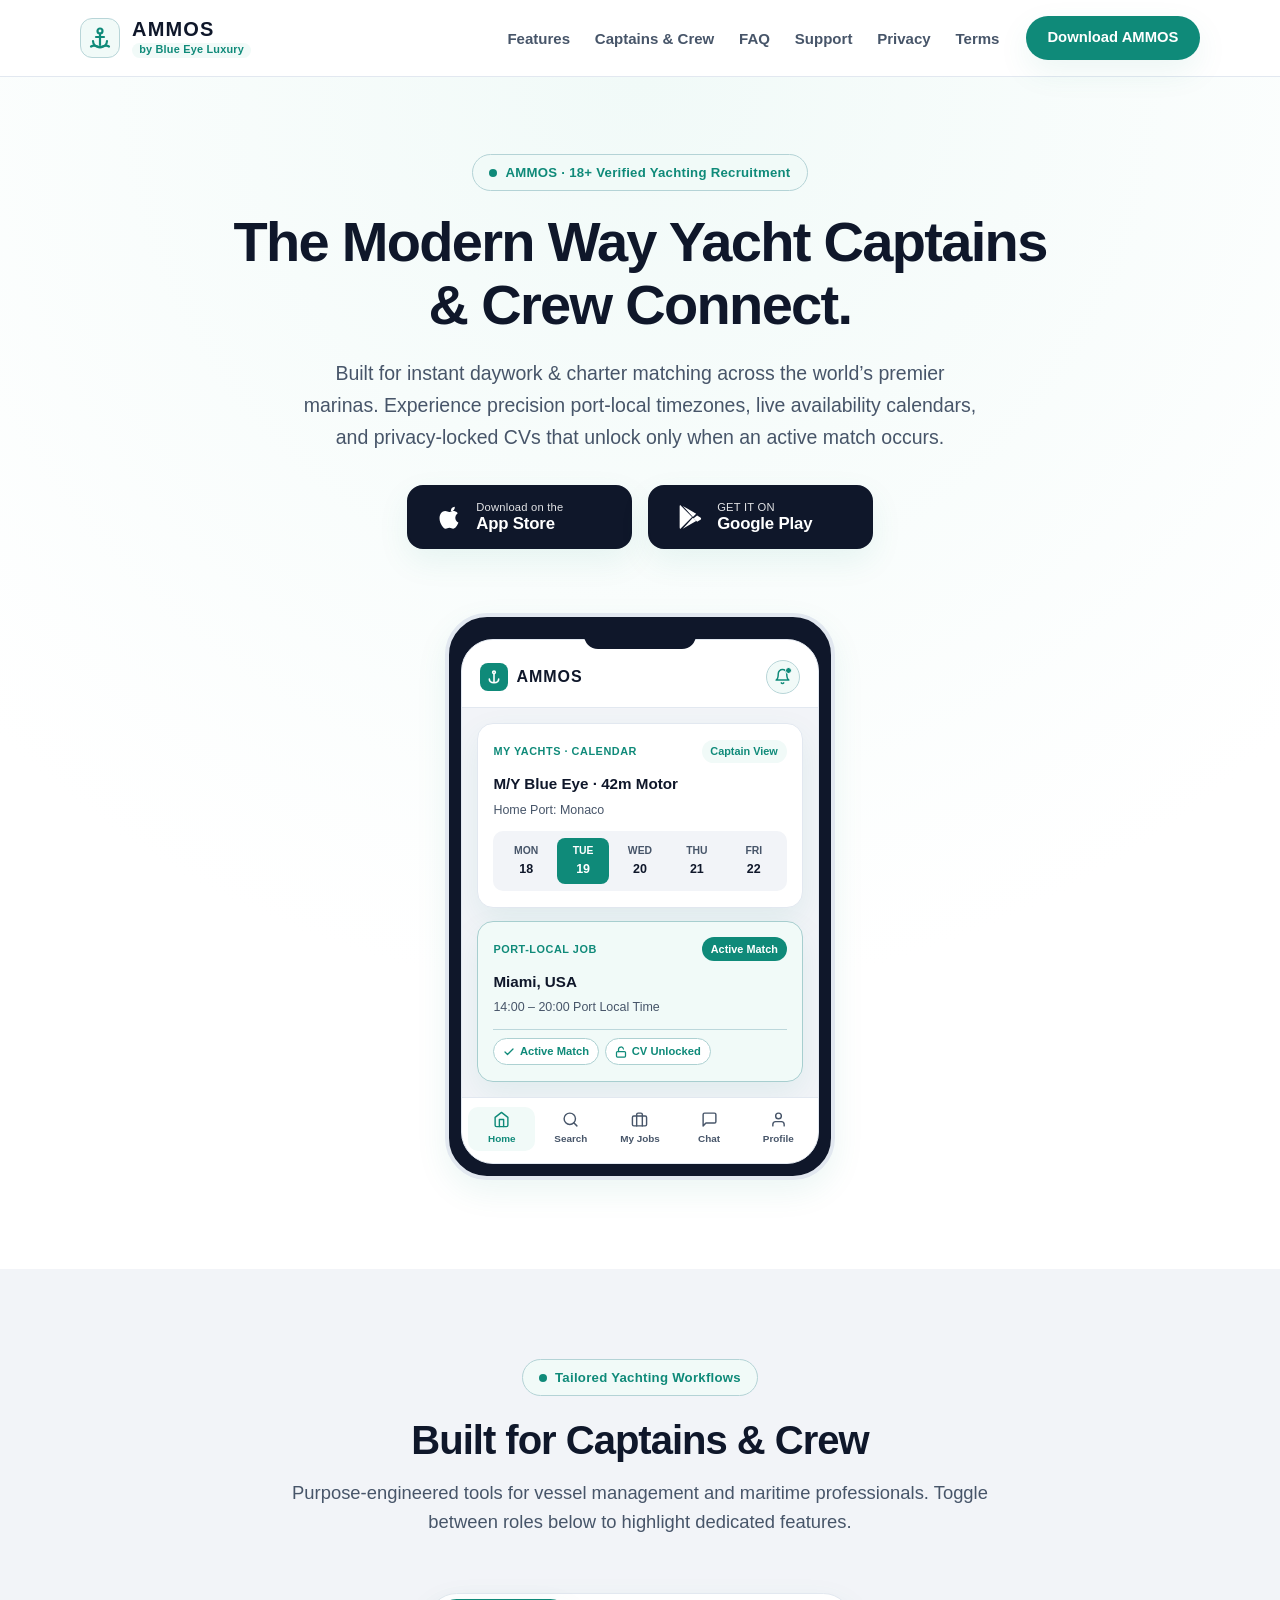
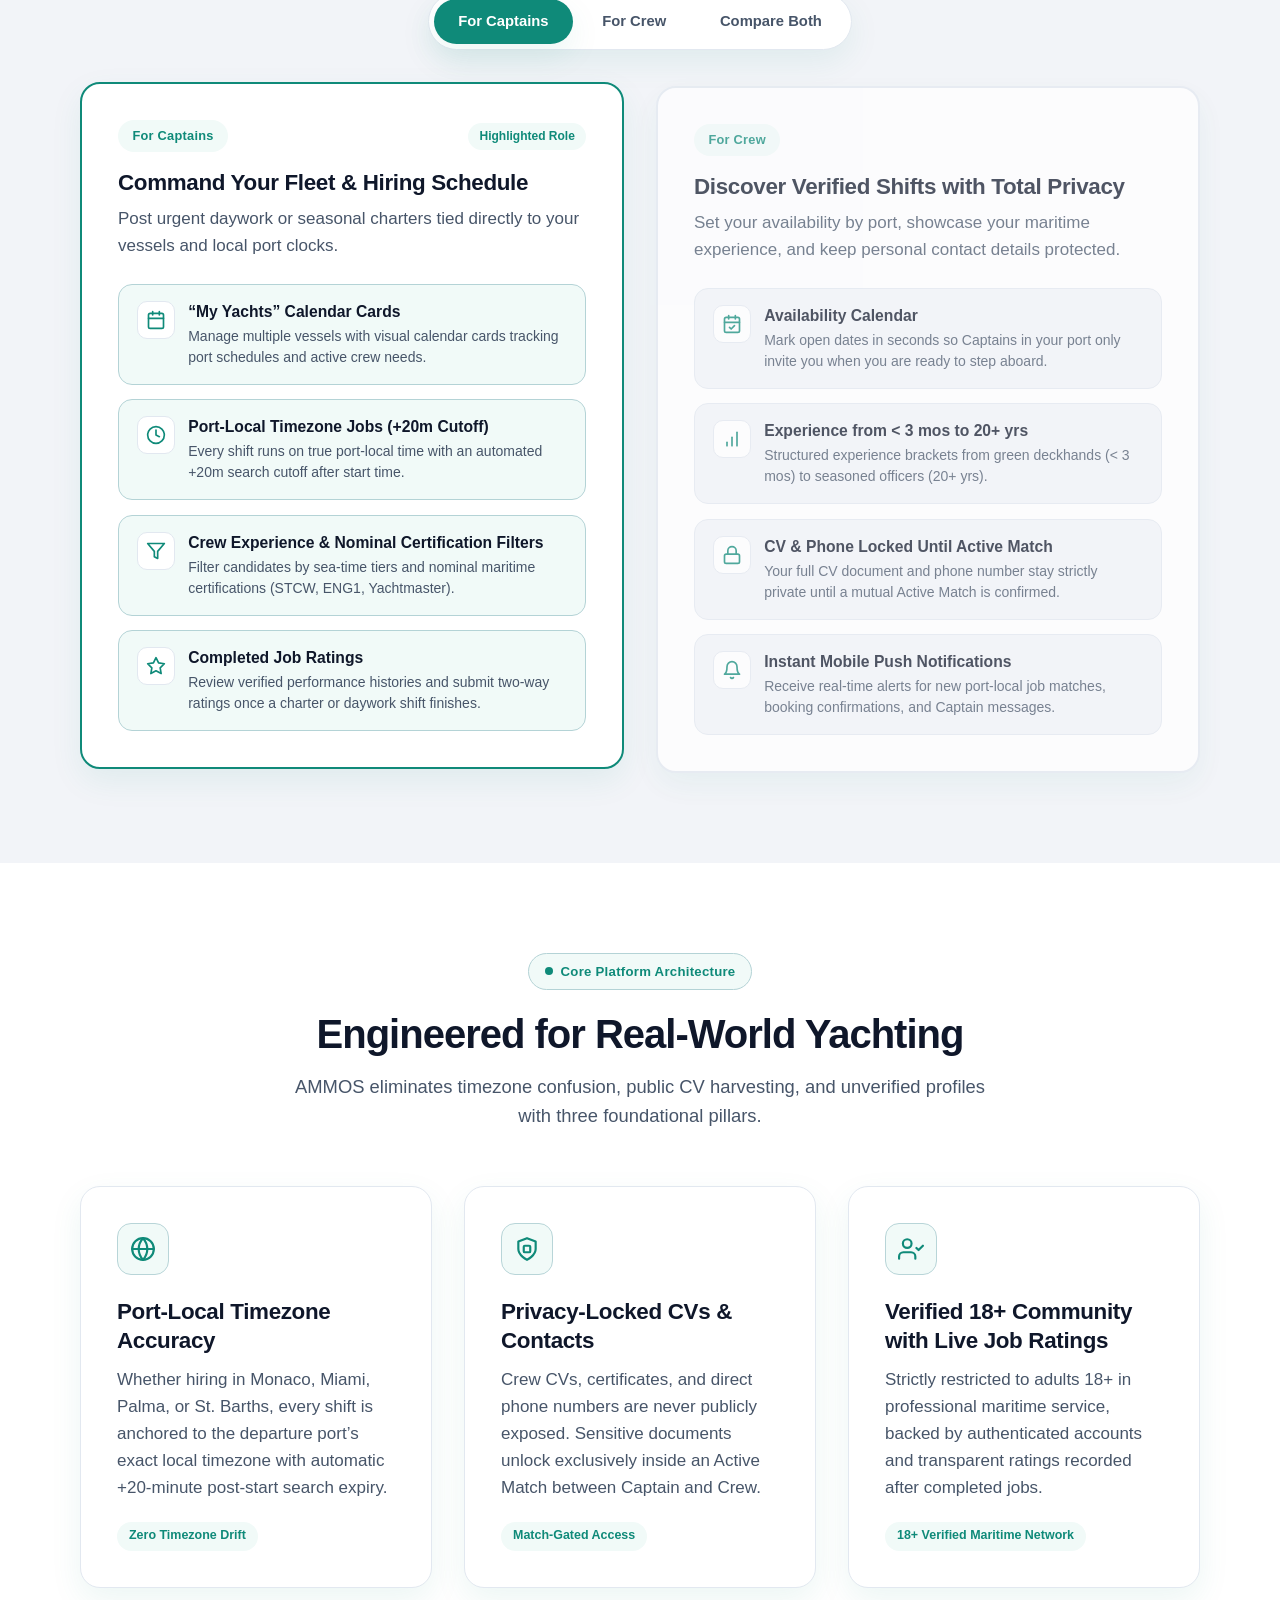
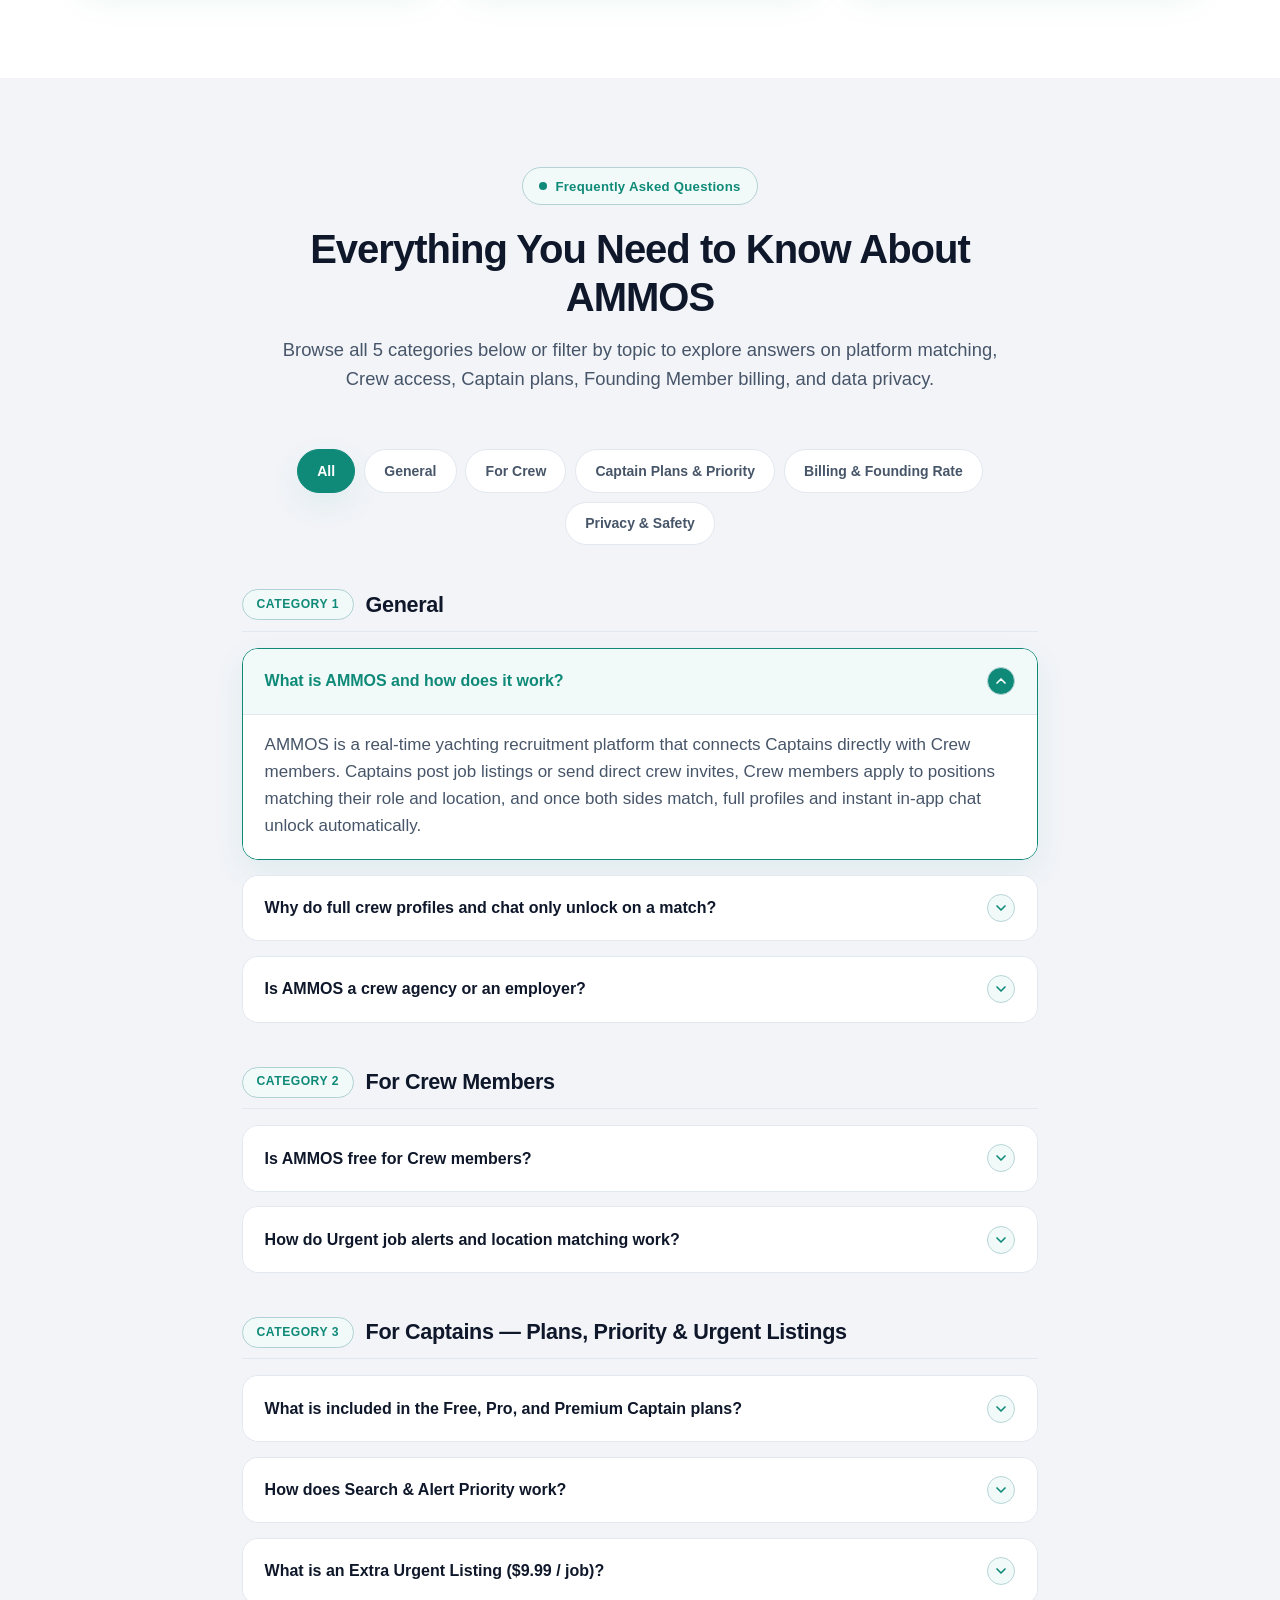
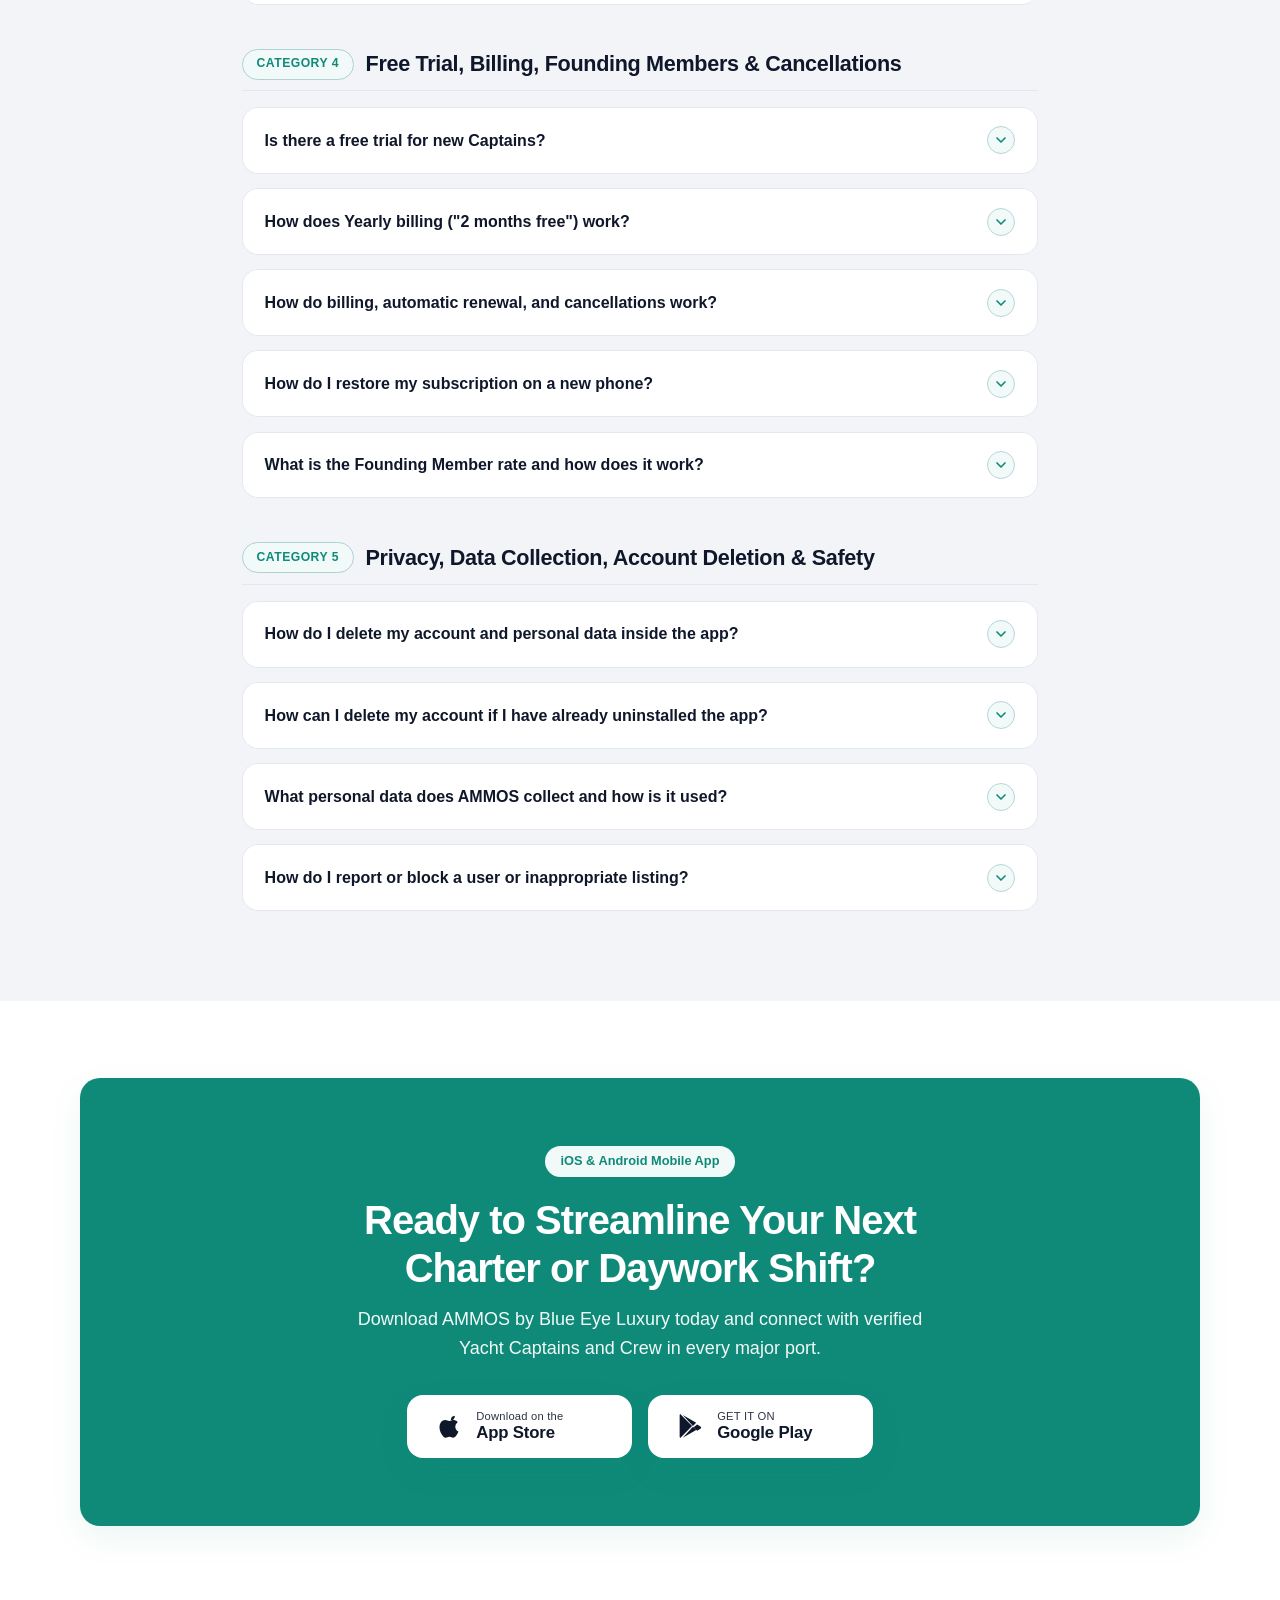
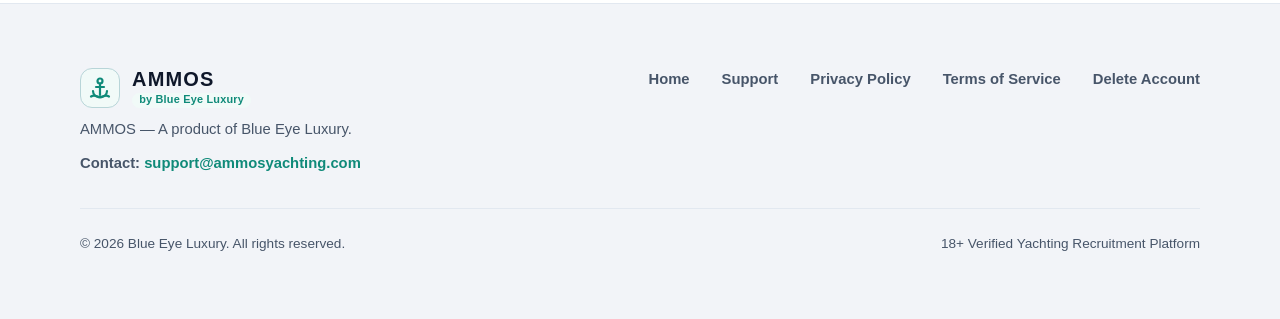
==== commit 85e6e312: "faq" ====
--- a/index.html
+++ b/index.html
@@ -49,6 +49,7 @@
         <ul class="nav-links">
           <li><a href="#features" class="nav-link">Features</a></li>
           <li><a href="#roles" class="nav-link">Captains &amp; Crew</a></li>
+          <li><a href="#faq" class="nav-link">FAQ</a></li>
           <li><a href="support.html" class="nav-link">Support</a></li>
           <li><a href="privacy.html" class="nav-link">Privacy</a></li>
           <li><a href="terms.html" class="nav-link">Terms</a></li>
@@ -489,6 +490,383 @@
     </section>
 
     <!-- ==================================================================
+         Complete 17-Question Categorized FAQ Section (#faq)
+         ================================================================== -->
+    <section id="faq" class="section section-gray faq-section">
+      <div class="container-narrow">
+        <div class="section-header">
+          <div class="eyebrow-badge">
+            <span class="eyebrow-dot" aria-hidden="true"></span>
+            <span>Frequently Asked Questions</span>
+          </div>
+          <h2>Everything You Need to Know About AMMOS</h2>
+          <p>
+            Browse all 5 categories below or filter by topic to explore answers on platform matching, Crew access, Captain plans, Founding Member billing, and data privacy.
+          </p>
+        </div>
+
+        <!-- Interactive Category Filter Pills -->
+        <div class="faq-filter-bar" role="toolbar" aria-label="Filter FAQ by category">
+          <button type="button" class="faq-filter-btn active" data-faq-filter="all" aria-pressed="true">
+            All
+          </button>
+          <button type="button" class="faq-filter-btn" data-faq-filter="general" aria-pressed="false">
+            General
+          </button>
+          <button type="button" class="faq-filter-btn" data-faq-filter="crew" aria-pressed="false">
+            For Crew
+          </button>
+          <button type="button" class="faq-filter-btn" data-faq-filter="captains" aria-pressed="false">
+            Captain Plans &amp; Priority
+          </button>
+          <button type="button" class="faq-filter-btn" data-faq-filter="billing" aria-pressed="false">
+            Billing &amp; Founding Rate
+          </button>
+          <button type="button" class="faq-filter-btn" data-faq-filter="privacy" aria-pressed="false">
+            Privacy &amp; Safety
+          </button>
+        </div>
+
+        <!-- Categorized FAQ Groups (5 Categories, 17 Questions) -->
+        <div class="faq-categories-wrapper">
+          <!-- Category 1: General -->
+          <div class="faq-category-group" data-faq-category="general">
+            <div class="faq-category-header">
+              <span class="faq-category-badge">Category 1</span>
+              <h3 class="faq-category-title">General</h3>
+            </div>
+
+            <div class="faq-list">
+              <div class="faq-item is-open">
+                <button type="button" class="faq-question" aria-expanded="true">
+                  <span>What is AMMOS and how does it work?</span>
+                  <span class="faq-icon" aria-hidden="true">
+                    <svg width="16" height="16" viewBox="0 0 24 24" fill="none" stroke="currentColor" stroke-width="2.5" stroke-linecap="round" stroke-linejoin="round">
+                      <polyline points="6 9 12 15 18 9"></polyline>
+                    </svg>
+                  </span>
+                </button>
+                <div class="faq-answer">
+                  <p>
+                    AMMOS is a real-time yachting recruitment platform that connects Captains directly with Crew members. Captains post job listings or send direct crew invites, Crew members apply to positions matching their role and location, and once both sides match, full profiles and instant in-app chat unlock automatically.
+                  </p>
+                </div>
+              </div>
+
+              <div class="faq-item">
+                <button type="button" class="faq-question" aria-expanded="false">
+                  <span>Why do full crew profiles and chat only unlock on a match?</span>
+                  <span class="faq-icon" aria-hidden="true">
+                    <svg width="16" height="16" viewBox="0 0 24 24" fill="none" stroke="currentColor" stroke-width="2.5" stroke-linecap="round" stroke-linejoin="round">
+                      <polyline points="6 9 12 15 18 9"></polyline>
+                    </svg>
+                  </span>
+                </button>
+                <div class="faq-answer">
+                  <p>
+                    To protect personal privacy and prevent unsolicited spam, full crew profiles (including CV, certificates, and contact details) and direct messaging remain private until a mutual match occurs (Full profile on match and Chat on match). A match happens when a Captain accepts a Crew member's job application or when a Crew member accepts a Captain's direct invite.
+                  </p>
+                </div>
+              </div>
+
+              <div class="faq-item">
+                <button type="button" class="faq-question" aria-expanded="false">
+                  <span>Is AMMOS a crew agency or an employer?</span>
+                  <span class="faq-icon" aria-hidden="true">
+                    <svg width="16" height="16" viewBox="0 0 24 24" fill="none" stroke="currentColor" stroke-width="2.5" stroke-linecap="round" stroke-linejoin="round">
+                      <polyline points="6 9 12 15 18 9"></polyline>
+                    </svg>
+                  </span>
+                </button>
+                <div class="faq-answer">
+                  <p>
+                    No. AMMOS is strictly a technology platform that facilitates direct connections between Captains and Crew. AMMOS does not act as an employer, maritime recruiter, or crewing agency, and does not participate in employment contracts, salary negotiations, or onboard operations. Captains and Crew are solely responsible for verifying maritime certificates, licenses, references, visas, and legal eligibility before entering into any employment agreement.
+                  </p>
+                </div>
+              </div>
+            </div>
+          </div>
+
+          <!-- Category 2: For Crew Members -->
+          <div class="faq-category-group" data-faq-category="crew">
+            <div class="faq-category-header">
+              <span class="faq-category-badge">Category 2</span>
+              <h3 class="faq-category-title">For Crew Members</h3>
+            </div>
+
+            <div class="faq-list">
+              <div class="faq-item">
+                <button type="button" class="faq-question" aria-expanded="false">
+                  <span>Is AMMOS free for Crew members?</span>
+                  <span class="faq-icon" aria-hidden="true">
+                    <svg width="16" height="16" viewBox="0 0 24 24" fill="none" stroke="currentColor" stroke-width="2.5" stroke-linecap="round" stroke-linejoin="round">
+                      <polyline points="6 9 12 15 18 9"></polyline>
+                    </svg>
+                  </span>
+                </button>
+                <div class="faq-answer">
+                  <p>
+                    Yes. Creating a Crew profile, uploading your CV and certificates, browsing job listings, receiving priority job alerts, applying for positions, and chatting with matched Captains is 100% free for Crew members.
+                  </p>
+                </div>
+              </div>
+
+              <div class="faq-item">
+                <button type="button" class="faq-question" aria-expanded="false">
+                  <span>How do Urgent job alerts and location matching work?</span>
+                  <span class="faq-icon" aria-hidden="true">
+                    <svg width="16" height="16" viewBox="0 0 24 24" fill="none" stroke="currentColor" stroke-width="2.5" stroke-linecap="round" stroke-linejoin="round">
+                      <polyline points="6 9 12 15 18 9"></polyline>
+                    </svg>
+                  </span>
+                </button>
+                <div class="faq-answer">
+                  <p>
+                    When you set your status to available and enable location permissions and push notifications, AMMOS matches you with nearby opportunities. Whenever a Captain posts an Urgent listing within a 150 km radius of your location, you receive an instant priority alert so you can review and apply right away.
+                  </p>
+                </div>
+              </div>
+            </div>
+          </div>
+
+          <!-- Category 3: For Captains — Plans, Priority & Urgent Listings -->
+          <div class="faq-category-group" data-faq-category="captains">
+            <div class="faq-category-header">
+              <span class="faq-category-badge">Category 3</span>
+              <h3 class="faq-category-title">For Captains — Plans, Priority &amp; Urgent Listings</h3>
+            </div>
+
+            <div class="faq-list">
+              <div class="faq-item">
+                <button type="button" class="faq-question" aria-expanded="false">
+                  <span>What is included in the Free, Pro, and Premium Captain plans?</span>
+                  <span class="faq-icon" aria-hidden="true">
+                    <svg width="16" height="16" viewBox="0 0 24 24" fill="none" stroke="currentColor" stroke-width="2.5" stroke-linecap="round" stroke-linejoin="round">
+                      <polyline points="6 9 12 15 18 9"></polyline>
+                    </svg>
+                  </span>
+                </button>
+                <div class="faq-answer">
+                  <ul class="faq-bullet-list">
+                    <li>• Free ($0): 1 yacht, 1 job listing per month, Standard search &amp; alert priority, plus full crew profile and chat on match.</li>
+                    <li>• Pro ($49/mo or $490/yr): 1 yacht, Unlimited listings, 3 Urgent listings per month, Unlimited crew invites, and High priority.</li>
+                    <li>• Premium ($149/mo or $1490/yr): Unlimited yachts, Unlimited listings, Unlimited Urgent listings, Unlimited crew invites, and Top (1st) priority.</li>
+                  </ul>
+                </div>
+              </div>
+
+              <div class="faq-item">
+                <button type="button" class="faq-question" aria-expanded="false">
+                  <span>How does Search &amp; Alert Priority work?</span>
+                  <span class="faq-icon" aria-hidden="true">
+                    <svg width="16" height="16" viewBox="0 0 24 24" fill="none" stroke="currentColor" stroke-width="2.5" stroke-linecap="round" stroke-linejoin="round">
+                      <polyline points="6 9 12 15 18 9"></polyline>
+                    </svg>
+                  </span>
+                </button>
+                <div class="faq-answer">
+                  <p>
+                    Job listings and crew notifications are ranked hierarchically so subscribed Captains fill positions faster. All Urgent listings are pinned at the top of Search and Home first (ordered by Premium ➔ Pro ➔ Free), followed by standard listings ordered by subscription tier (Premium Top 1st ➔ Pro High ➔ Free Standard).
+                  </p>
+                </div>
+              </div>
+
+              <div class="faq-item">
+                <button type="button" class="faq-question" aria-expanded="false">
+                  <span>What is an Extra Urgent Listing ($9.99 / job)?</span>
+                  <span class="faq-icon" aria-hidden="true">
+                    <svg width="16" height="16" viewBox="0 0 24 24" fill="none" stroke="currentColor" stroke-width="2.5" stroke-linecap="round" stroke-linejoin="round">
+                      <polyline points="6 9 12 15 18 9"></polyline>
+                    </svg>
+                  </span>
+                </button>
+                <div class="faq-answer">
+                  <p>
+                    An Urgent listing pins your job 1st in Search &amp; Home, expands visibility to a 3× wider radius (150 km), and sends an instant priority alert to available crew. If you are on the Free plan or have used your 3 monthly Urgent listings on Pro, you can purchase a single Extra Urgent Listing for $9.99 / job as a one-time, non-recurring purchase without changing your subscription.
+                  </p>
+                </div>
+              </div>
+            </div>
+          </div>
+
+          <!-- Category 4: Free Trial, Billing, Founding Members & Cancellations -->
+          <div class="faq-category-group" data-faq-category="billing">
+            <div class="faq-category-header">
+              <span class="faq-category-badge">Category 4</span>
+              <h3 class="faq-category-title">Free Trial, Billing, Founding Members &amp; Cancellations</h3>
+            </div>
+
+            <div class="faq-list">
+              <div class="faq-item">
+                <button type="button" class="faq-question" aria-expanded="false">
+                  <span>Is there a free trial for new Captains?</span>
+                  <span class="faq-icon" aria-hidden="true">
+                    <svg width="16" height="16" viewBox="0 0 24 24" fill="none" stroke="currentColor" stroke-width="2.5" stroke-linecap="round" stroke-linejoin="round">
+                      <polyline points="6 9 12 15 18 9"></polyline>
+                    </svg>
+                  </span>
+                </button>
+                <div class="faq-answer">
+                  <p>
+                    Yes. New Captains subscribing to Pro or Premium for the first time receive a 30-day free trial (available once per account lifetime). You can explore all plan features free for 30 days, and you will only be billed if you choose to keep your subscription active after the 30-day trial period ends.
+                  </p>
+                </div>
+              </div>
+
+              <div class="faq-item">
+                <button type="button" class="faq-question" aria-expanded="false">
+                  <span>How does Yearly billing ("2 months free") work?</span>
+                  <span class="faq-icon" aria-hidden="true">
+                    <svg width="16" height="16" viewBox="0 0 24 24" fill="none" stroke="currentColor" stroke-width="2.5" stroke-linecap="round" stroke-linejoin="round">
+                      <polyline points="6 9 12 15 18 9"></polyline>
+                    </svg>
+                  </span>
+                </button>
+                <div class="faq-answer">
+                  <p>
+                    When you choose Yearly (2 months free), you are billed once per year at a discounted annual rate equal to 10 months instead of 12, giving you 2 full months free every year compared to monthly billing.
+                  </p>
+                </div>
+              </div>
+
+              <div class="faq-item">
+                <button type="button" class="faq-question" aria-expanded="false">
+                  <span>How do billing, automatic renewal, and cancellations work?</span>
+                  <span class="faq-icon" aria-hidden="true">
+                    <svg width="16" height="16" viewBox="0 0 24 24" fill="none" stroke="currentColor" stroke-width="2.5" stroke-linecap="round" stroke-linejoin="round">
+                      <polyline points="6 9 12 15 18 9"></polyline>
+                    </svg>
+                  </span>
+                </button>
+                <div class="faq-answer">
+                  <p>
+                    All subscriptions and payments are processed securely by Apple (App Store on iOS) or Google (Google Play on Android). Your subscription automatically renews at the end of each billing cycle (monthly or yearly) unless canceled at least 24 hours before the end of your current trial or billing period. Your account will be charged for renewal within 24 hours prior to the end of the current period. You can manage or cancel your subscription anytime in your device's Apple ID or Google Play Subscriptions settings, or via Profile ➔ Choose Your Plan inside AMMOS.
+                  </p>
+                </div>
+              </div>
+
+              <div class="faq-item">
+                <button type="button" class="faq-question" aria-expanded="false">
+                  <span>How do I restore my subscription on a new phone?</span>
+                  <span class="faq-icon" aria-hidden="true">
+                    <svg width="16" height="16" viewBox="0 0 24 24" fill="none" stroke="currentColor" stroke-width="2.5" stroke-linecap="round" stroke-linejoin="round">
+                      <polyline points="6 9 12 15 18 9"></polyline>
+                    </svg>
+                  </span>
+                </button>
+                <div class="faq-answer">
+                  <p>
+                    Sign into your AMMOS account on your new device, go to Profile ➔ Choose Your Plan, and tap Restore Purchases at the bottom of the screen to sync your active subscription.
+                  </p>
+                </div>
+              </div>
+
+              <div class="faq-item">
+                <button type="button" class="faq-question" aria-expanded="false">
+                  <span>What is the Founding Member rate and how does it work?</span>
+                  <span class="faq-icon" aria-hidden="true">
+                    <svg width="16" height="16" viewBox="0 0 24 24" fill="none" stroke="currentColor" stroke-width="2.5" stroke-linecap="round" stroke-linejoin="round">
+                      <polyline points="6 9 12 15 18 9"></polyline>
+                    </svg>
+                  </span>
+                </button>
+                <div class="faq-answer">
+                  <p>
+                    Captains who subscribe to Pro or Premium during our first month of launch lock in special Founding Member rates ($29/mo or $290/yr for Pro, and $89/mo or $890/yr for Premium) for life, as long as their paid subscription remains active. Founding Members can switch freely between Pro and Premium or between Monthly and Yearly billing while keeping their discount, but downgrading to Free or canceling permanently forfeits the Founding Member rate.
+                  </p>
+                </div>
+              </div>
+            </div>
+          </div>
+
+          <!-- Category 5: Privacy, Data Collection, Account Deletion & Safety -->
+          <div class="faq-category-group" data-faq-category="privacy">
+            <div class="faq-category-header">
+              <span class="faq-category-badge">Category 5</span>
+              <h3 class="faq-category-title">Privacy, Data Collection, Account Deletion &amp; Safety</h3>
+            </div>
+
+            <div class="faq-list">
+              <div class="faq-item">
+                <button type="button" class="faq-question" aria-expanded="false">
+                  <span>How do I delete my account and personal data inside the app?</span>
+                  <span class="faq-icon" aria-hidden="true">
+                    <svg width="16" height="16" viewBox="0 0 24 24" fill="none" stroke="currentColor" stroke-width="2.5" stroke-linecap="round" stroke-linejoin="round">
+                      <polyline points="6 9 12 15 18 9"></polyline>
+                    </svg>
+                  </span>
+                </button>
+                <div class="faq-answer">
+                  <p>
+                    You can permanently delete your account at any time directly inside the app by going to Profile ➔ Delete Account and confirming the deletion. Deleting your account immediately removes your public profile, CV, yachts, active job listings, applications, and chat access.
+                  </p>
+                </div>
+              </div>
+
+              <div class="faq-item">
+                <button type="button" class="faq-question" aria-expanded="false">
+                  <span>How can I delete my account if I have already uninstalled the app?</span>
+                  <span class="faq-icon" aria-hidden="true">
+                    <svg width="16" height="16" viewBox="0 0 24 24" fill="none" stroke="currentColor" stroke-width="2.5" stroke-linecap="round" stroke-linejoin="round">
+                      <polyline points="6 9 12 15 18 9"></polyline>
+                    </svg>
+                  </span>
+                </button>
+                <div class="faq-answer">
+                  <p>
+                    If you have already deleted the AMMOS app from your device, you can request full account and data deletion by emailing our support team at <a href="mailto:support@ammosyachting.com">support@ammosyachting.com</a> from the email address registered to your AMMOS account with the subject line "Account Deletion Request". We will permanently delete your account and personal data within 7 business days (excluding only transaction invoices required to be retained by tax law). Note: Uninstalling the app or deleting your AMMOS account does not automatically cancel an active App Store or Google Play subscription; please ensure you also cancel your subscription in your Apple or Google account settings.
+                  </p>
+                </div>
+              </div>
+
+              <div class="faq-item">
+                <button type="button" class="faq-question" aria-expanded="false">
+                  <span>What personal data does AMMOS collect and how is it used?</span>
+                  <span class="faq-icon" aria-hidden="true">
+                    <svg width="16" height="16" viewBox="0 0 24 24" fill="none" stroke="currentColor" stroke-width="2.5" stroke-linecap="round" stroke-linejoin="round">
+                      <polyline points="6 9 12 15 18 9"></polyline>
+                    </svg>
+                  </span>
+                </button>
+                <div class="faq-answer">
+                  <p>
+                    In compliance with Apple App Store and Google Play Data Safety standards, AMMOS collects only the data necessary to operate the recruitment platform:
+                  </p>
+                  <ul class="faq-bullet-list">
+                    <li>• Account &amp; Contact Info: Name, email, phone number, and authentication credentials to create and secure your account.</li>
+                    <li>• Professional Profile &amp; Yacht Data: Role, sea-time experience, certificates, CV documents, profile photos, and yacht specifications to match Captains and Crew.</li>
+                    <li>• Location Data: Approximate or precise location (when permitted) to display nearby jobs and deliver 150 km Urgent job alerts.</li>
+                    <li>• In-App Communications: Job applications, crew invites, and chat messages between matched users.</li>
+                    <li>• Subscription &amp; Device Identifiers: Purchase status (via Apple/Google) and push notification tokens to deliver real-time alerts.</li>
+                  </ul>
+                  <p>
+                    All data is encrypted in transit, used strictly for app functionality, and is never sold to third-party advertisers.
+                  </p>
+                </div>
+              </div>
+
+              <div class="faq-item">
+                <button type="button" class="faq-question" aria-expanded="false">
+                  <span>How do I report or block a user or inappropriate listing?</span>
+                  <span class="faq-icon" aria-hidden="true">
+                    <svg width="16" height="16" viewBox="0 0 24 24" fill="none" stroke="currentColor" stroke-width="2.5" stroke-linecap="round" stroke-linejoin="round">
+                      <polyline points="6 9 12 15 18 9"></polyline>
+                    </svg>
+                  </span>
+                </button>
+                <div class="faq-answer">
+                  <p>
+                    AMMOS maintains a zero-tolerance policy for harassment, fake listings, discrimination, or abusive behavior. You can report or block any user, job listing, or chat conversation directly inside the app using the Report/Block option on their profile or chat screen, or by contacting <a href="mailto:support@ammosyachting.com">support@ammosyachting.com</a>. Reported content is reviewed by our moderation team within 24 hours.
+                  </p>
+                </div>
+              </div>
+            </div>
+          </div>
+        </div>
+      </div>
+    </section>
+
+    <!-- ==================================================================
          Bottom Download CTA Banner (#download)
          ================================================================== -->
     <section id="download" class="cta-banner-section">
@@ -550,7 +928,7 @@
           </a>
           <p class="footer-tagline">AMMOS &mdash; A product of Blue Eye Luxury.</p>
           <p class="footer-contact">
-            Contact: <a href="mailto:support@blueeyeluxury.com">support@blueeyeluxury.com</a>
+            Contact: <a href="mailto:support@ammosyachting.com">support@ammosyachting.com</a>
           </p>
         </div>
 
--- a/styles.css
+++ b/styles.css
@@ -271,21 +271,22 @@
 .nav-menu {
   display: flex;
   align-items: center;
-  gap: 1.75rem;
+  gap: 1.5rem;
 }
 
 .nav-links {
   display: flex;
   align-items: center;
-  gap: 1.5rem;
+  gap: 1.25rem;
 }
 
 .nav-link {
-  font-size: 0.95rem;
+  font-size: 0.94rem;
   font-weight: 600;
   color: var(--color-text-muted);
   padding: 0.35rem 0.15rem;
   position: relative;
+  white-space: nowrap;
 }
 
 .nav-link:hover,
@@ -1388,7 +1389,95 @@
   transform: translateX(2px);
 }
 
-/* FAQ Accordions */
+/* FAQ Accordions & Categorized Filter System */
+.faq-section {
+  scroll-margin-top: 84px;
+}
+
+.faq-filter-bar {
+  display: flex;
+  flex-wrap: wrap;
+  align-items: center;
+  justify-content: center;
+  gap: 0.55rem;
+  margin-bottom: clamp(2rem, 4vw, 2.75rem);
+}
+
+.faq-filter-btn {
+  display: inline-flex;
+  align-items: center;
+  justify-content: center;
+  padding: 0.6rem 1.2rem;
+  border-radius: var(--radius-pill);
+  border: 1px solid var(--color-border);
+  background-color: var(--color-white);
+  color: var(--color-text-muted);
+  font-size: 0.875rem;
+  font-weight: 700;
+  transition: all 0.2s ease;
+}
+
+.faq-filter-btn:hover {
+  border-color: var(--color-primary);
+  color: var(--color-primary);
+  background-color: var(--color-surface-mint);
+}
+
+.faq-filter-btn.active {
+  background-color: var(--color-primary);
+  border-color: var(--color-primary);
+  color: var(--color-white);
+  box-shadow: var(--shadow-soft);
+}
+
+.faq-categories-wrapper {
+  display: flex;
+  flex-direction: column;
+  gap: clamp(2rem, 4vw, 2.75rem);
+}
+
+.faq-category-group {
+  display: flex;
+  flex-direction: column;
+  gap: 1rem;
+}
+
+.faq-category-group.is-hidden {
+  display: none;
+}
+
+.faq-category-header {
+  display: flex;
+  flex-wrap: wrap;
+  align-items: center;
+  gap: 0.75rem;
+  padding-bottom: 0.65rem;
+  border-bottom: 1px solid var(--color-border);
+}
+
+.faq-category-badge {
+  display: inline-flex;
+  align-items: center;
+  gap: 0.4rem;
+  padding: 0.3rem 0.85rem;
+  border-radius: var(--radius-pill);
+  background-color: var(--color-surface-mint);
+  color: var(--color-primary);
+  border: 1px solid color-mix(in srgb, var(--color-primary) 24%, var(--color-border));
+  font-size: 0.76rem;
+  font-weight: 800;
+  text-transform: uppercase;
+  letter-spacing: 0.04em;
+  flex-shrink: 0;
+}
+
+.faq-category-title {
+  font-size: clamp(1.1rem, 1.5vw + 0.45rem, 1.35rem);
+  font-weight: 800;
+  color: var(--color-text-main);
+  letter-spacing: -0.015em;
+}
+
 .faq-list {
   display: flex;
   flex-direction: column;
@@ -1400,11 +1489,16 @@
   border: 1px solid var(--color-border);
   border-radius: 16px;
   overflow: hidden;
-  transition: border-color 0.2s ease;
+  transition: border-color 0.2s ease, box-shadow 0.2s ease;
+}
+
+.faq-item:hover {
+  border-color: color-mix(in srgb, var(--color-primary) 45%, var(--color-border));
 }
 
 .faq-item.is-open {
   border-color: var(--color-primary);
+  box-shadow: var(--shadow-soft);
 }
 
 .faq-question {
@@ -1419,10 +1513,16 @@
   font-weight: 700;
   color: var(--color-text-main);
   background-color: var(--color-white);
+  transition: color 0.2s ease, background-color 0.2s ease;
 }
 
 .faq-question:hover {
   color: var(--color-primary);
+}
+
+.faq-item.is-open .faq-question {
+  color: var(--color-primary);
+  background-color: var(--color-surface-mint);
 }
 
 .faq-icon {
@@ -1431,6 +1531,7 @@
   border-radius: var(--radius-pill);
   background-color: var(--color-surface-mint);
   color: var(--color-primary);
+  border: 1px solid color-mix(in srgb, var(--color-primary) 20%, var(--color-border));
   display: flex;
   align-items: center;
   justify-content: center;
@@ -1446,14 +1547,38 @@
 
 .faq-answer {
   display: none;
-  padding: 0 1.35rem 1.25rem;
+  padding: 1rem 1.35rem 1.25rem;
   color: var(--color-text-muted);
   border-top: 1px solid var(--color-border);
-  padding-top: 1rem;
+  background-color: var(--color-white);
 }
 
 .faq-item.is-open .faq-answer {
   display: block;
+}
+
+.faq-answer p + p,
+.faq-answer p + .faq-bullet-list,
+.faq-answer .faq-bullet-list + p {
+  margin-top: 0.75rem;
+}
+
+.faq-bullet-list {
+  display: flex;
+  flex-direction: column;
+  gap: 0.5rem;
+  padding-left: 0;
+  list-style: none;
+}
+
+.faq-bullet-list li {
+  color: var(--color-text-muted);
+  font-size: clamp(0.95rem, 0.4vw + 0.85rem, 1.0625rem);
+  line-height: 1.6;
+}
+
+.faq-bullet-list strong {
+  color: var(--color-text-main);
 }
 
 /* ==========================================================================
@@ -1534,7 +1659,7 @@
   }
 }
 
-@media (max-width: 820px) {
+@media (max-width: 900px) {
   .nav-toggle {
     display: inline-flex;
   }
@@ -1614,5 +1739,23 @@
     font-size: 0.85rem;
     text-align: center;
   }
-}
-
+
+  .faq-filter-bar {
+    gap: 0.45rem;
+  }
+
+  .faq-filter-btn {
+    padding: 0.5rem 0.9rem;
+    font-size: 0.8125rem;
+  }
+
+  .faq-question {
+    padding: 1rem 1.1rem;
+    font-size: 0.95rem;
+  }
+
+  .faq-answer {
+    padding: 0.9rem 1.1rem 1.1rem;
+  }
+}
+
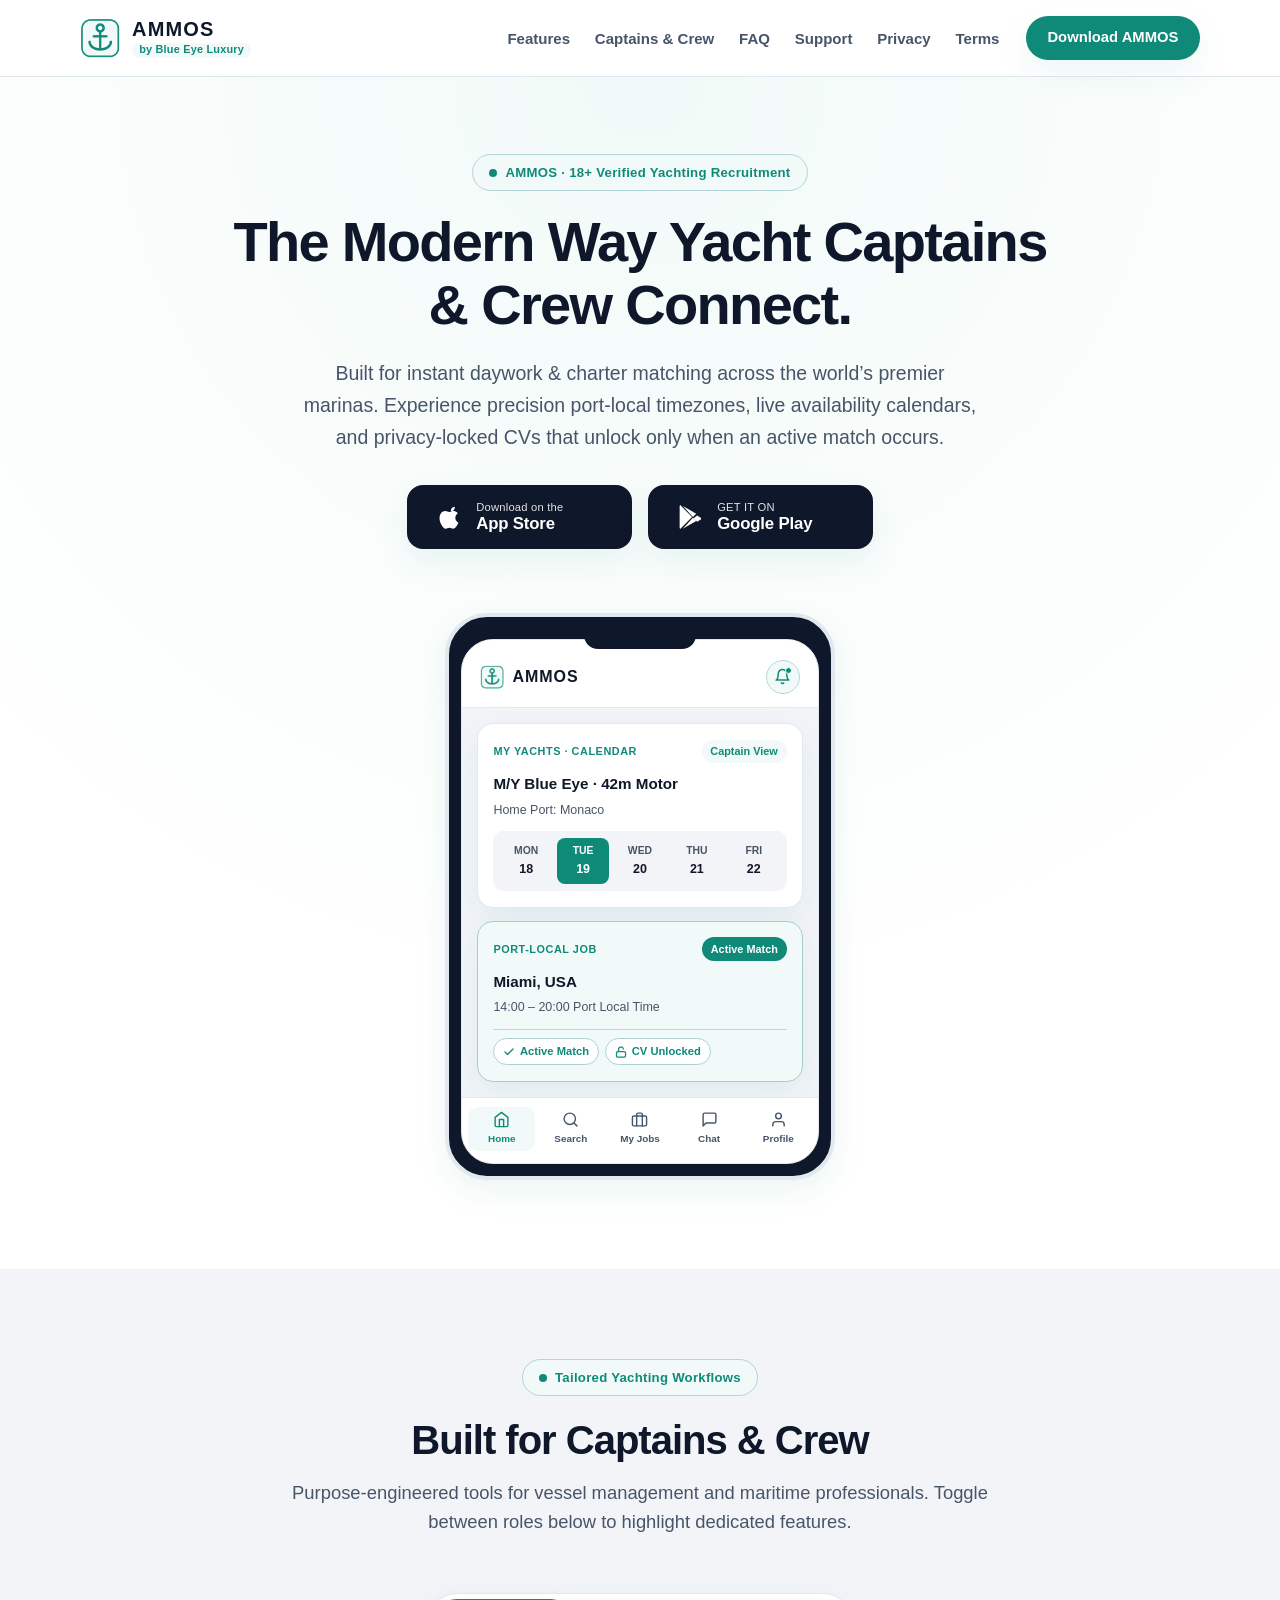
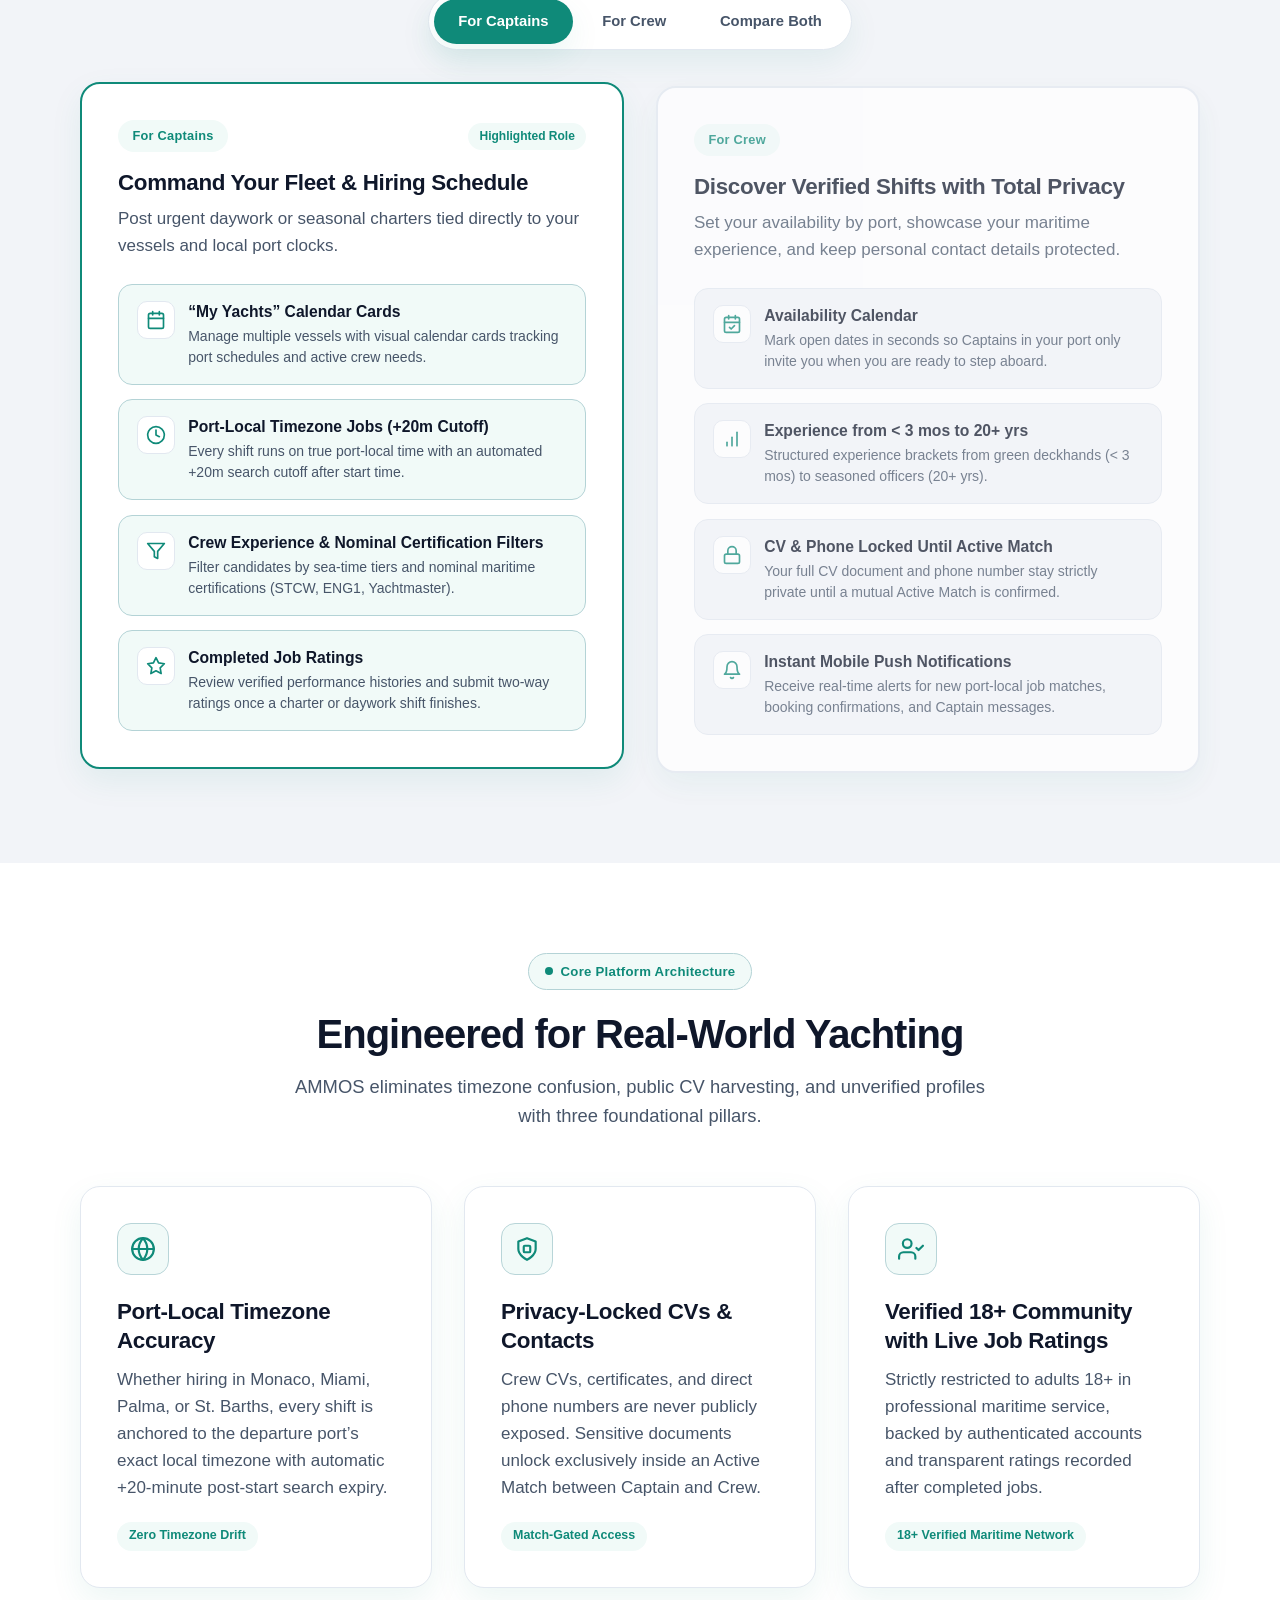
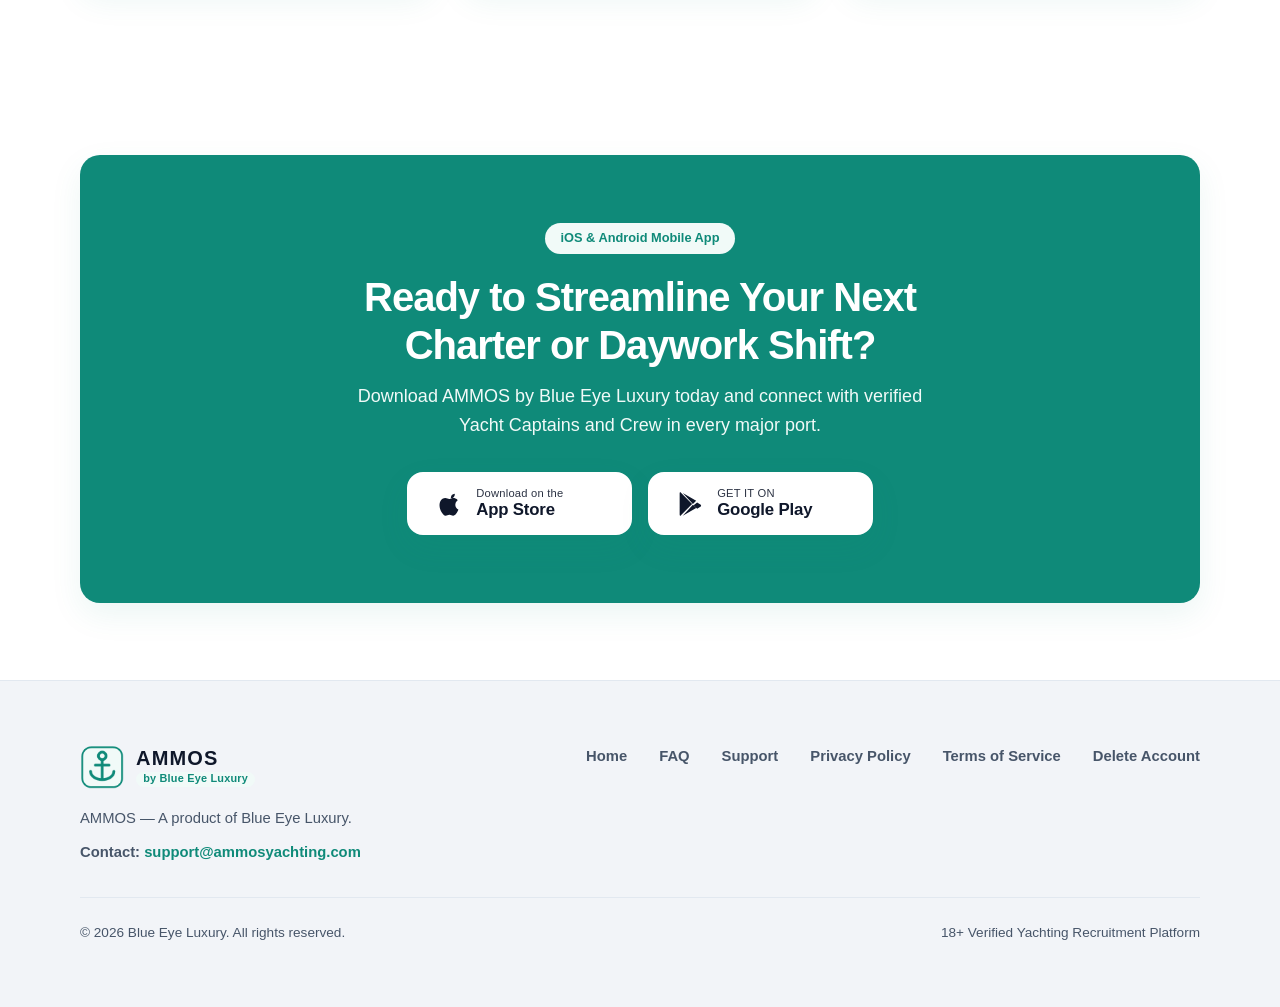
==== commit d5641605: "minor fix faq" ====
--- a/index.html
+++ b/index.html
@@ -8,6 +8,8 @@
     name="description"
     content="AMMOS by Blue Eye Luxury is the 18+ verified yachting recruitment mobile app for Yacht Captains and Crew. Instant daywork &amp; charter matching, port-local timezones, availability calendars, and privacy-locked CVs."
   />
+  <link rel="icon" type="image/png" href="assets/logo.png" />
+  <link rel="apple-touch-icon" href="assets/logo.png" />
   <link rel="stylesheet" href="styles.css" />
 </head>
 <body>
@@ -17,16 +19,7 @@
   <header class="site-header">
     <div class="container navbar">
       <a href="index.html" class="brand-link" aria-label="AMMOS by Blue Eye Luxury Home">
-        <span class="brand-logo-icon" aria-hidden="true">
-          <!-- Minimal Anchor / Wave SVG inheriting var(--color-primary) -->
-          <svg viewBox="0 0 24 24" fill="none" stroke="currentColor" stroke-width="2.2" stroke-linecap="round" stroke-linejoin="round">
-            <circle cx="12" cy="5" r="2.5"></circle>
-            <line x1="12" y1="7.5" x2="12" y2="19"></line>
-            <line x1="8" y1="11" x2="16" y2="11"></line>
-            <path d="M5 15c0 4 3.5 6 7 6s7-2 7-6"></path>
-            <path d="M3 20.5c2-1.2 4-1.2 6 0s4 1.2 6 0 4-1.2 6 0"></path>
-          </svg>
-        </span>
+        <span class="brand-logo-slot"><img src="assets/logo.png" alt="AMMOS Logo" class="brand-logo-img" /></span>
         <span class="brand-text-group">
           <span class="brand-wordmark">AMMOS</span>
           <span class="brand-sub-badge">by Blue Eye Luxury</span>
@@ -46,10 +39,19 @@
       </button>
 
       <nav id="primary-nav-menu" class="nav-menu" aria-label="Primary Navigation">
+        <div class="nav-drawer-header">
+          <a href="index.html" class="brand-link" aria-label="AMMOS by Blue Eye Luxury Home">
+            <span class="brand-logo-slot"><img src="assets/logo.png" alt="AMMOS Logo" class="brand-logo-img" /></span>
+            <span class="brand-text-group">
+              <span class="brand-wordmark">AMMOS</span>
+              <span class="brand-sub-badge">by Blue Eye Luxury</span>
+            </span>
+          </a>
+        </div>
         <ul class="nav-links">
           <li><a href="#features" class="nav-link">Features</a></li>
           <li><a href="#roles" class="nav-link">Captains &amp; Crew</a></li>
-          <li><a href="#faq" class="nav-link">FAQ</a></li>
+          <li><a href="support.html#faq" class="nav-link">FAQ</a></li>
           <li><a href="support.html" class="nav-link">Support</a></li>
           <li><a href="privacy.html" class="nav-link">Privacy</a></li>
           <li><a href="terms.html" class="nav-link">Terms</a></li>
@@ -111,13 +113,7 @@
               <!-- App Header with "AMMOS" title and Notification Bell icon -->
               <div class="app-topbar">
                 <div class="app-topbar-brand">
-                  <span class="app-topbar-logo" aria-hidden="true">
-                    <svg viewBox="0 0 24 24" fill="none" stroke="currentColor" stroke-width="2.4" stroke-linecap="round" stroke-linejoin="round">
-                      <circle cx="12" cy="5" r="2"></circle>
-                      <line x1="12" y1="7" x2="12" y2="19"></line>
-                      <path d="M5 15c0 3.5 3.2 5.5 7 5.5s7-2 7-5.5"></path>
-                    </svg>
-                  </span>
+                  <span class="brand-logo-slot"><img src="assets/logo.png" alt="AMMOS Logo" class="brand-logo-img" /></span>
                   <span class="app-topbar-title">AMMOS</span>
                 </div>
                 <div class="app-bell-btn" title="Notifications">
@@ -490,383 +486,6 @@
     </section>
 
     <!-- ==================================================================
-         Complete 17-Question Categorized FAQ Section (#faq)
-         ================================================================== -->
-    <section id="faq" class="section section-gray faq-section">
-      <div class="container-narrow">
-        <div class="section-header">
-          <div class="eyebrow-badge">
-            <span class="eyebrow-dot" aria-hidden="true"></span>
-            <span>Frequently Asked Questions</span>
-          </div>
-          <h2>Everything You Need to Know About AMMOS</h2>
-          <p>
-            Browse all 5 categories below or filter by topic to explore answers on platform matching, Crew access, Captain plans, Founding Member billing, and data privacy.
-          </p>
-        </div>
-
-        <!-- Interactive Category Filter Pills -->
-        <div class="faq-filter-bar" role="toolbar" aria-label="Filter FAQ by category">
-          <button type="button" class="faq-filter-btn active" data-faq-filter="all" aria-pressed="true">
-            All
-          </button>
-          <button type="button" class="faq-filter-btn" data-faq-filter="general" aria-pressed="false">
-            General
-          </button>
-          <button type="button" class="faq-filter-btn" data-faq-filter="crew" aria-pressed="false">
-            For Crew
-          </button>
-          <button type="button" class="faq-filter-btn" data-faq-filter="captains" aria-pressed="false">
-            Captain Plans &amp; Priority
-          </button>
-          <button type="button" class="faq-filter-btn" data-faq-filter="billing" aria-pressed="false">
-            Billing &amp; Founding Rate
-          </button>
-          <button type="button" class="faq-filter-btn" data-faq-filter="privacy" aria-pressed="false">
-            Privacy &amp; Safety
-          </button>
-        </div>
-
-        <!-- Categorized FAQ Groups (5 Categories, 17 Questions) -->
-        <div class="faq-categories-wrapper">
-          <!-- Category 1: General -->
-          <div class="faq-category-group" data-faq-category="general">
-            <div class="faq-category-header">
-              <span class="faq-category-badge">Category 1</span>
-              <h3 class="faq-category-title">General</h3>
-            </div>
-
-            <div class="faq-list">
-              <div class="faq-item is-open">
-                <button type="button" class="faq-question" aria-expanded="true">
-                  <span>What is AMMOS and how does it work?</span>
-                  <span class="faq-icon" aria-hidden="true">
-                    <svg width="16" height="16" viewBox="0 0 24 24" fill="none" stroke="currentColor" stroke-width="2.5" stroke-linecap="round" stroke-linejoin="round">
-                      <polyline points="6 9 12 15 18 9"></polyline>
-                    </svg>
-                  </span>
-                </button>
-                <div class="faq-answer">
-                  <p>
-                    AMMOS is a real-time yachting recruitment platform that connects Captains directly with Crew members. Captains post job listings or send direct crew invites, Crew members apply to positions matching their role and location, and once both sides match, full profiles and instant in-app chat unlock automatically.
-                  </p>
-                </div>
-              </div>
-
-              <div class="faq-item">
-                <button type="button" class="faq-question" aria-expanded="false">
-                  <span>Why do full crew profiles and chat only unlock on a match?</span>
-                  <span class="faq-icon" aria-hidden="true">
-                    <svg width="16" height="16" viewBox="0 0 24 24" fill="none" stroke="currentColor" stroke-width="2.5" stroke-linecap="round" stroke-linejoin="round">
-                      <polyline points="6 9 12 15 18 9"></polyline>
-                    </svg>
-                  </span>
-                </button>
-                <div class="faq-answer">
-                  <p>
-                    To protect personal privacy and prevent unsolicited spam, full crew profiles (including CV, certificates, and contact details) and direct messaging remain private until a mutual match occurs (Full profile on match and Chat on match). A match happens when a Captain accepts a Crew member's job application or when a Crew member accepts a Captain's direct invite.
-                  </p>
-                </div>
-              </div>
-
-              <div class="faq-item">
-                <button type="button" class="faq-question" aria-expanded="false">
-                  <span>Is AMMOS a crew agency or an employer?</span>
-                  <span class="faq-icon" aria-hidden="true">
-                    <svg width="16" height="16" viewBox="0 0 24 24" fill="none" stroke="currentColor" stroke-width="2.5" stroke-linecap="round" stroke-linejoin="round">
-                      <polyline points="6 9 12 15 18 9"></polyline>
-                    </svg>
-                  </span>
-                </button>
-                <div class="faq-answer">
-                  <p>
-                    No. AMMOS is strictly a technology platform that facilitates direct connections between Captains and Crew. AMMOS does not act as an employer, maritime recruiter, or crewing agency, and does not participate in employment contracts, salary negotiations, or onboard operations. Captains and Crew are solely responsible for verifying maritime certificates, licenses, references, visas, and legal eligibility before entering into any employment agreement.
-                  </p>
-                </div>
-              </div>
-            </div>
-          </div>
-
-          <!-- Category 2: For Crew Members -->
-          <div class="faq-category-group" data-faq-category="crew">
-            <div class="faq-category-header">
-              <span class="faq-category-badge">Category 2</span>
-              <h3 class="faq-category-title">For Crew Members</h3>
-            </div>
-
-            <div class="faq-list">
-              <div class="faq-item">
-                <button type="button" class="faq-question" aria-expanded="false">
-                  <span>Is AMMOS free for Crew members?</span>
-                  <span class="faq-icon" aria-hidden="true">
-                    <svg width="16" height="16" viewBox="0 0 24 24" fill="none" stroke="currentColor" stroke-width="2.5" stroke-linecap="round" stroke-linejoin="round">
-                      <polyline points="6 9 12 15 18 9"></polyline>
-                    </svg>
-                  </span>
-                </button>
-                <div class="faq-answer">
-                  <p>
-                    Yes. Creating a Crew profile, uploading your CV and certificates, browsing job listings, receiving priority job alerts, applying for positions, and chatting with matched Captains is 100% free for Crew members.
-                  </p>
-                </div>
-              </div>
-
-              <div class="faq-item">
-                <button type="button" class="faq-question" aria-expanded="false">
-                  <span>How do Urgent job alerts and location matching work?</span>
-                  <span class="faq-icon" aria-hidden="true">
-                    <svg width="16" height="16" viewBox="0 0 24 24" fill="none" stroke="currentColor" stroke-width="2.5" stroke-linecap="round" stroke-linejoin="round">
-                      <polyline points="6 9 12 15 18 9"></polyline>
-                    </svg>
-                  </span>
-                </button>
-                <div class="faq-answer">
-                  <p>
-                    When you set your status to available and enable location permissions and push notifications, AMMOS matches you with nearby opportunities. Whenever a Captain posts an Urgent listing within a 150 km radius of your location, you receive an instant priority alert so you can review and apply right away.
-                  </p>
-                </div>
-              </div>
-            </div>
-          </div>
-
-          <!-- Category 3: For Captains — Plans, Priority & Urgent Listings -->
-          <div class="faq-category-group" data-faq-category="captains">
-            <div class="faq-category-header">
-              <span class="faq-category-badge">Category 3</span>
-              <h3 class="faq-category-title">For Captains — Plans, Priority &amp; Urgent Listings</h3>
-            </div>
-
-            <div class="faq-list">
-              <div class="faq-item">
-                <button type="button" class="faq-question" aria-expanded="false">
-                  <span>What is included in the Free, Pro, and Premium Captain plans?</span>
-                  <span class="faq-icon" aria-hidden="true">
-                    <svg width="16" height="16" viewBox="0 0 24 24" fill="none" stroke="currentColor" stroke-width="2.5" stroke-linecap="round" stroke-linejoin="round">
-                      <polyline points="6 9 12 15 18 9"></polyline>
-                    </svg>
-                  </span>
-                </button>
-                <div class="faq-answer">
-                  <ul class="faq-bullet-list">
-                    <li>• Free ($0): 1 yacht, 1 job listing per month, Standard search &amp; alert priority, plus full crew profile and chat on match.</li>
-                    <li>• Pro ($49/mo or $490/yr): 1 yacht, Unlimited listings, 3 Urgent listings per month, Unlimited crew invites, and High priority.</li>
-                    <li>• Premium ($149/mo or $1490/yr): Unlimited yachts, Unlimited listings, Unlimited Urgent listings, Unlimited crew invites, and Top (1st) priority.</li>
-                  </ul>
-                </div>
-              </div>
-
-              <div class="faq-item">
-                <button type="button" class="faq-question" aria-expanded="false">
-                  <span>How does Search &amp; Alert Priority work?</span>
-                  <span class="faq-icon" aria-hidden="true">
-                    <svg width="16" height="16" viewBox="0 0 24 24" fill="none" stroke="currentColor" stroke-width="2.5" stroke-linecap="round" stroke-linejoin="round">
-                      <polyline points="6 9 12 15 18 9"></polyline>
-                    </svg>
-                  </span>
-                </button>
-                <div class="faq-answer">
-                  <p>
-                    Job listings and crew notifications are ranked hierarchically so subscribed Captains fill positions faster. All Urgent listings are pinned at the top of Search and Home first (ordered by Premium ➔ Pro ➔ Free), followed by standard listings ordered by subscription tier (Premium Top 1st ➔ Pro High ➔ Free Standard).
-                  </p>
-                </div>
-              </div>
-
-              <div class="faq-item">
-                <button type="button" class="faq-question" aria-expanded="false">
-                  <span>What is an Extra Urgent Listing ($9.99 / job)?</span>
-                  <span class="faq-icon" aria-hidden="true">
-                    <svg width="16" height="16" viewBox="0 0 24 24" fill="none" stroke="currentColor" stroke-width="2.5" stroke-linecap="round" stroke-linejoin="round">
-                      <polyline points="6 9 12 15 18 9"></polyline>
-                    </svg>
-                  </span>
-                </button>
-                <div class="faq-answer">
-                  <p>
-                    An Urgent listing pins your job 1st in Search &amp; Home, expands visibility to a 3× wider radius (150 km), and sends an instant priority alert to available crew. If you are on the Free plan or have used your 3 monthly Urgent listings on Pro, you can purchase a single Extra Urgent Listing for $9.99 / job as a one-time, non-recurring purchase without changing your subscription.
-                  </p>
-                </div>
-              </div>
-            </div>
-          </div>
-
-          <!-- Category 4: Free Trial, Billing, Founding Members & Cancellations -->
-          <div class="faq-category-group" data-faq-category="billing">
-            <div class="faq-category-header">
-              <span class="faq-category-badge">Category 4</span>
-              <h3 class="faq-category-title">Free Trial, Billing, Founding Members &amp; Cancellations</h3>
-            </div>
-
-            <div class="faq-list">
-              <div class="faq-item">
-                <button type="button" class="faq-question" aria-expanded="false">
-                  <span>Is there a free trial for new Captains?</span>
-                  <span class="faq-icon" aria-hidden="true">
-                    <svg width="16" height="16" viewBox="0 0 24 24" fill="none" stroke="currentColor" stroke-width="2.5" stroke-linecap="round" stroke-linejoin="round">
-                      <polyline points="6 9 12 15 18 9"></polyline>
-                    </svg>
-                  </span>
-                </button>
-                <div class="faq-answer">
-                  <p>
-                    Yes. New Captains subscribing to Pro or Premium for the first time receive a 30-day free trial (available once per account lifetime). You can explore all plan features free for 30 days, and you will only be billed if you choose to keep your subscription active after the 30-day trial period ends.
-                  </p>
-                </div>
-              </div>
-
-              <div class="faq-item">
-                <button type="button" class="faq-question" aria-expanded="false">
-                  <span>How does Yearly billing ("2 months free") work?</span>
-                  <span class="faq-icon" aria-hidden="true">
-                    <svg width="16" height="16" viewBox="0 0 24 24" fill="none" stroke="currentColor" stroke-width="2.5" stroke-linecap="round" stroke-linejoin="round">
-                      <polyline points="6 9 12 15 18 9"></polyline>
-                    </svg>
-                  </span>
-                </button>
-                <div class="faq-answer">
-                  <p>
-                    When you choose Yearly (2 months free), you are billed once per year at a discounted annual rate equal to 10 months instead of 12, giving you 2 full months free every year compared to monthly billing.
-                  </p>
-                </div>
-              </div>
-
-              <div class="faq-item">
-                <button type="button" class="faq-question" aria-expanded="false">
-                  <span>How do billing, automatic renewal, and cancellations work?</span>
-                  <span class="faq-icon" aria-hidden="true">
-                    <svg width="16" height="16" viewBox="0 0 24 24" fill="none" stroke="currentColor" stroke-width="2.5" stroke-linecap="round" stroke-linejoin="round">
-                      <polyline points="6 9 12 15 18 9"></polyline>
-                    </svg>
-                  </span>
-                </button>
-                <div class="faq-answer">
-                  <p>
-                    All subscriptions and payments are processed securely by Apple (App Store on iOS) or Google (Google Play on Android). Your subscription automatically renews at the end of each billing cycle (monthly or yearly) unless canceled at least 24 hours before the end of your current trial or billing period. Your account will be charged for renewal within 24 hours prior to the end of the current period. You can manage or cancel your subscription anytime in your device's Apple ID or Google Play Subscriptions settings, or via Profile ➔ Choose Your Plan inside AMMOS.
-                  </p>
-                </div>
-              </div>
-
-              <div class="faq-item">
-                <button type="button" class="faq-question" aria-expanded="false">
-                  <span>How do I restore my subscription on a new phone?</span>
-                  <span class="faq-icon" aria-hidden="true">
-                    <svg width="16" height="16" viewBox="0 0 24 24" fill="none" stroke="currentColor" stroke-width="2.5" stroke-linecap="round" stroke-linejoin="round">
-                      <polyline points="6 9 12 15 18 9"></polyline>
-                    </svg>
-                  </span>
-                </button>
-                <div class="faq-answer">
-                  <p>
-                    Sign into your AMMOS account on your new device, go to Profile ➔ Choose Your Plan, and tap Restore Purchases at the bottom of the screen to sync your active subscription.
-                  </p>
-                </div>
-              </div>
-
-              <div class="faq-item">
-                <button type="button" class="faq-question" aria-expanded="false">
-                  <span>What is the Founding Member rate and how does it work?</span>
-                  <span class="faq-icon" aria-hidden="true">
-                    <svg width="16" height="16" viewBox="0 0 24 24" fill="none" stroke="currentColor" stroke-width="2.5" stroke-linecap="round" stroke-linejoin="round">
-                      <polyline points="6 9 12 15 18 9"></polyline>
-                    </svg>
-                  </span>
-                </button>
-                <div class="faq-answer">
-                  <p>
-                    Captains who subscribe to Pro or Premium during our first month of launch lock in special Founding Member rates ($29/mo or $290/yr for Pro, and $89/mo or $890/yr for Premium) for life, as long as their paid subscription remains active. Founding Members can switch freely between Pro and Premium or between Monthly and Yearly billing while keeping their discount, but downgrading to Free or canceling permanently forfeits the Founding Member rate.
-                  </p>
-                </div>
-              </div>
-            </div>
-          </div>
-
-          <!-- Category 5: Privacy, Data Collection, Account Deletion & Safety -->
-          <div class="faq-category-group" data-faq-category="privacy">
-            <div class="faq-category-header">
-              <span class="faq-category-badge">Category 5</span>
-              <h3 class="faq-category-title">Privacy, Data Collection, Account Deletion &amp; Safety</h3>
-            </div>
-
-            <div class="faq-list">
-              <div class="faq-item">
-                <button type="button" class="faq-question" aria-expanded="false">
-                  <span>How do I delete my account and personal data inside the app?</span>
-                  <span class="faq-icon" aria-hidden="true">
-                    <svg width="16" height="16" viewBox="0 0 24 24" fill="none" stroke="currentColor" stroke-width="2.5" stroke-linecap="round" stroke-linejoin="round">
-                      <polyline points="6 9 12 15 18 9"></polyline>
-                    </svg>
-                  </span>
-                </button>
-                <div class="faq-answer">
-                  <p>
-                    You can permanently delete your account at any time directly inside the app by going to Profile ➔ Delete Account and confirming the deletion. Deleting your account immediately removes your public profile, CV, yachts, active job listings, applications, and chat access.
-                  </p>
-                </div>
-              </div>
-
-              <div class="faq-item">
-                <button type="button" class="faq-question" aria-expanded="false">
-                  <span>How can I delete my account if I have already uninstalled the app?</span>
-                  <span class="faq-icon" aria-hidden="true">
-                    <svg width="16" height="16" viewBox="0 0 24 24" fill="none" stroke="currentColor" stroke-width="2.5" stroke-linecap="round" stroke-linejoin="round">
-                      <polyline points="6 9 12 15 18 9"></polyline>
-                    </svg>
-                  </span>
-                </button>
-                <div class="faq-answer">
-                  <p>
-                    If you have already deleted the AMMOS app from your device, you can request full account and data deletion by emailing our support team at <a href="mailto:support@ammosyachting.com">support@ammosyachting.com</a> from the email address registered to your AMMOS account with the subject line "Account Deletion Request". We will permanently delete your account and personal data within 7 business days (excluding only transaction invoices required to be retained by tax law). Note: Uninstalling the app or deleting your AMMOS account does not automatically cancel an active App Store or Google Play subscription; please ensure you also cancel your subscription in your Apple or Google account settings.
-                  </p>
-                </div>
-              </div>
-
-              <div class="faq-item">
-                <button type="button" class="faq-question" aria-expanded="false">
-                  <span>What personal data does AMMOS collect and how is it used?</span>
-                  <span class="faq-icon" aria-hidden="true">
-                    <svg width="16" height="16" viewBox="0 0 24 24" fill="none" stroke="currentColor" stroke-width="2.5" stroke-linecap="round" stroke-linejoin="round">
-                      <polyline points="6 9 12 15 18 9"></polyline>
-                    </svg>
-                  </span>
-                </button>
-                <div class="faq-answer">
-                  <p>
-                    In compliance with Apple App Store and Google Play Data Safety standards, AMMOS collects only the data necessary to operate the recruitment platform:
-                  </p>
-                  <ul class="faq-bullet-list">
-                    <li>• Account &amp; Contact Info: Name, email, phone number, and authentication credentials to create and secure your account.</li>
-                    <li>• Professional Profile &amp; Yacht Data: Role, sea-time experience, certificates, CV documents, profile photos, and yacht specifications to match Captains and Crew.</li>
-                    <li>• Location Data: Approximate or precise location (when permitted) to display nearby jobs and deliver 150 km Urgent job alerts.</li>
-                    <li>• In-App Communications: Job applications, crew invites, and chat messages between matched users.</li>
-                    <li>• Subscription &amp; Device Identifiers: Purchase status (via Apple/Google) and push notification tokens to deliver real-time alerts.</li>
-                  </ul>
-                  <p>
-                    All data is encrypted in transit, used strictly for app functionality, and is never sold to third-party advertisers.
-                  </p>
-                </div>
-              </div>
-
-              <div class="faq-item">
-                <button type="button" class="faq-question" aria-expanded="false">
-                  <span>How do I report or block a user or inappropriate listing?</span>
-                  <span class="faq-icon" aria-hidden="true">
-                    <svg width="16" height="16" viewBox="0 0 24 24" fill="none" stroke="currentColor" stroke-width="2.5" stroke-linecap="round" stroke-linejoin="round">
-                      <polyline points="6 9 12 15 18 9"></polyline>
-                    </svg>
-                  </span>
-                </button>
-                <div class="faq-answer">
-                  <p>
-                    AMMOS maintains a zero-tolerance policy for harassment, fake listings, discrimination, or abusive behavior. You can report or block any user, job listing, or chat conversation directly inside the app using the Report/Block option on their profile or chat screen, or by contacting <a href="mailto:support@ammosyachting.com">support@ammosyachting.com</a>. Reported content is reviewed by our moderation team within 24 hours.
-                  </p>
-                </div>
-              </div>
-            </div>
-          </div>
-        </div>
-      </div>
-    </section>
-
-    <!-- ==================================================================
          Bottom Download CTA Banner (#download)
          ================================================================== -->
     <section id="download" class="cta-banner-section">
@@ -912,15 +531,7 @@
       <div class="footer-grid">
         <div class="footer-brand-col">
           <a href="index.html" class="brand-link">
-            <span class="brand-logo-icon" aria-hidden="true">
-              <svg viewBox="0 0 24 24" fill="none" stroke="currentColor" stroke-width="2.2" stroke-linecap="round" stroke-linejoin="round">
-                <circle cx="12" cy="5" r="2.5"></circle>
-                <line x1="12" y1="7.5" x2="12" y2="19"></line>
-                <line x1="8" y1="11" x2="16" y2="11"></line>
-                <path d="M5 15c0 4 3.5 6 7 6s7-2 7-6"></path>
-                <path d="M3 20.5c2-1.2 4-1.2 6 0s4 1.2 6 0 4-1.2 6 0"></path>
-              </svg>
-            </span>
+            <span class="brand-logo-slot"><img src="assets/logo.png" alt="AMMOS Logo" class="brand-logo-img" /></span>
             <span class="brand-text-group">
               <span class="brand-wordmark">AMMOS</span>
               <span class="brand-sub-badge">by Blue Eye Luxury</span>
@@ -934,6 +545,7 @@
 
         <nav class="footer-links-nav" aria-label="Footer Legal and Support Links">
           <a href="index.html" class="footer-link">Home</a>
+          <a href="support.html#faq" class="footer-link">FAQ</a>
           <a href="support.html" class="footer-link">Support</a>
           <a href="privacy.html" class="footer-link">Privacy Policy</a>
           <a href="terms.html" class="footer-link">Terms of Service</a>
--- a/styles.css
+++ b/styles.css
@@ -225,22 +225,35 @@
   color: var(--color-text-main);
 }
 
-.brand-logo-icon {
-  width: 40px;
+.brand-logo-slot {
+  display: inline-flex;
+  align-items: center;
+  justify-content: center;
+  flex-shrink: 0;
+}
+
+.brand-logo-img {
   height: 40px;
-  border-radius: 12px;
-  background-color: var(--color-surface-mint);
-  border: 1px solid color-mix(in srgb, var(--color-primary) 20%, var(--color-border));
-  display: flex;
-  align-items: center;
-  justify-content: center;
-  color: var(--color-primary);
-  flex-shrink: 0;
-}
-
-.brand-logo-icon svg {
-  width: 24px;
+  width: auto;
+  max-width: 140px;
+  object-fit: contain;
+  display: block;
+}
+
+.site-footer .brand-logo-img {
+  height: 44px;
+  width: auto;
+  max-width: 160px;
+}
+
+.app-topbar .brand-logo-img {
   height: 24px;
+  width: auto;
+  max-width: 96px;
+}
+
+.nav-drawer-header {
+  display: none;
 }
 
 .brand-text-group {
@@ -1389,93 +1402,9 @@
   transform: translateX(2px);
 }
 
-/* FAQ Accordions & Categorized Filter System */
+/* Unified FAQ Accordion List */
 .faq-section {
   scroll-margin-top: 84px;
-}
-
-.faq-filter-bar {
-  display: flex;
-  flex-wrap: wrap;
-  align-items: center;
-  justify-content: center;
-  gap: 0.55rem;
-  margin-bottom: clamp(2rem, 4vw, 2.75rem);
-}
-
-.faq-filter-btn {
-  display: inline-flex;
-  align-items: center;
-  justify-content: center;
-  padding: 0.6rem 1.2rem;
-  border-radius: var(--radius-pill);
-  border: 1px solid var(--color-border);
-  background-color: var(--color-white);
-  color: var(--color-text-muted);
-  font-size: 0.875rem;
-  font-weight: 700;
-  transition: all 0.2s ease;
-}
-
-.faq-filter-btn:hover {
-  border-color: var(--color-primary);
-  color: var(--color-primary);
-  background-color: var(--color-surface-mint);
-}
-
-.faq-filter-btn.active {
-  background-color: var(--color-primary);
-  border-color: var(--color-primary);
-  color: var(--color-white);
-  box-shadow: var(--shadow-soft);
-}
-
-.faq-categories-wrapper {
-  display: flex;
-  flex-direction: column;
-  gap: clamp(2rem, 4vw, 2.75rem);
-}
-
-.faq-category-group {
-  display: flex;
-  flex-direction: column;
-  gap: 1rem;
-}
-
-.faq-category-group.is-hidden {
-  display: none;
-}
-
-.faq-category-header {
-  display: flex;
-  flex-wrap: wrap;
-  align-items: center;
-  gap: 0.75rem;
-  padding-bottom: 0.65rem;
-  border-bottom: 1px solid var(--color-border);
-}
-
-.faq-category-badge {
-  display: inline-flex;
-  align-items: center;
-  gap: 0.4rem;
-  padding: 0.3rem 0.85rem;
-  border-radius: var(--radius-pill);
-  background-color: var(--color-surface-mint);
-  color: var(--color-primary);
-  border: 1px solid color-mix(in srgb, var(--color-primary) 24%, var(--color-border));
-  font-size: 0.76rem;
-  font-weight: 800;
-  text-transform: uppercase;
-  letter-spacing: 0.04em;
-  flex-shrink: 0;
-}
-
-.faq-category-title {
-  font-size: clamp(1.1rem, 1.5vw + 0.45rem, 1.35rem);
-  font-weight: 800;
-  color: var(--color-text-main);
-  letter-spacing: -0.015em;
 }
 
 .faq-list {
@@ -1683,6 +1612,14 @@
     display: flex;
   }
 
+  .nav-drawer-header {
+    display: flex;
+    align-items: center;
+    justify-content: space-between;
+    padding-bottom: 0.85rem;
+    border-bottom: 1px solid var(--color-border);
+  }
+
   .nav-links {
     flex-direction: column;
     align-items: flex-start;
@@ -1740,15 +1677,6 @@
     text-align: center;
   }
 
-  .faq-filter-bar {
-    gap: 0.45rem;
-  }
-
-  .faq-filter-btn {
-    padding: 0.5rem 0.9rem;
-    font-size: 0.8125rem;
-  }
-
   .faq-question {
     padding: 1rem 1.1rem;
     font-size: 0.95rem;
